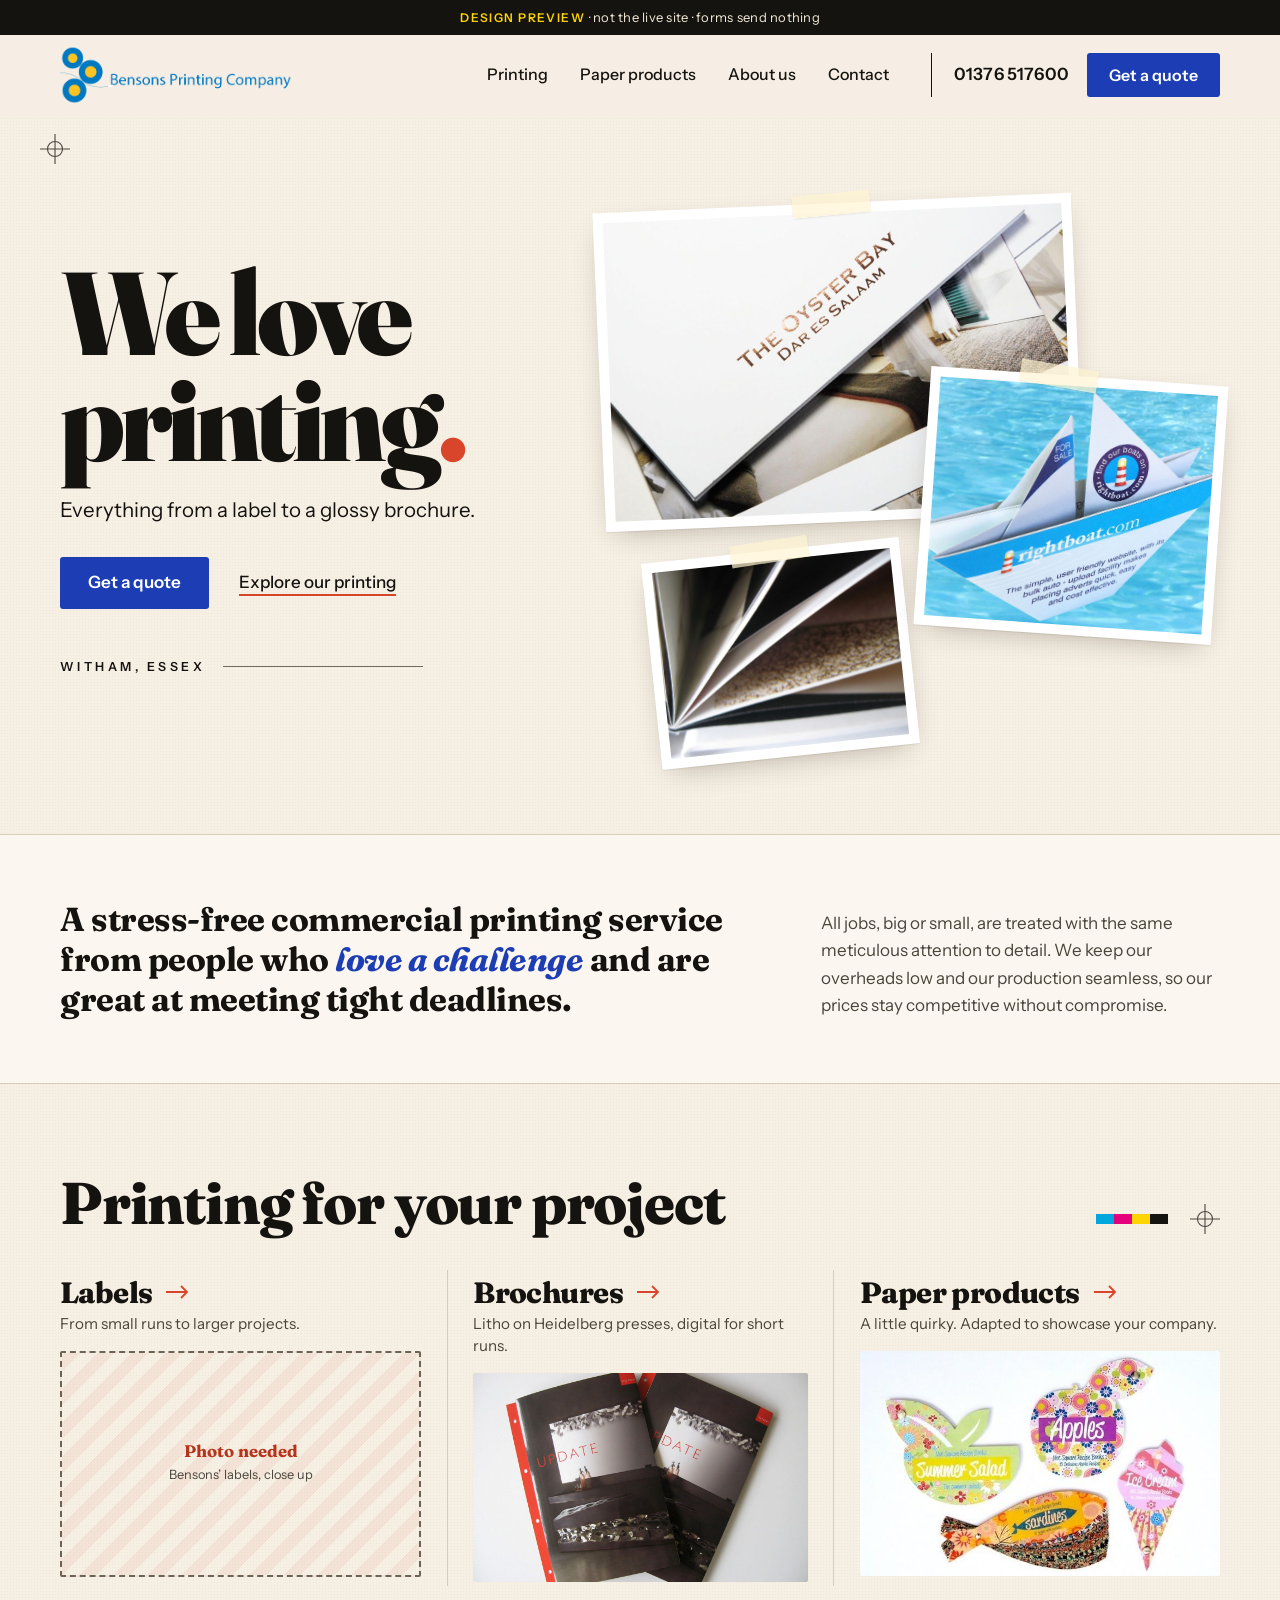
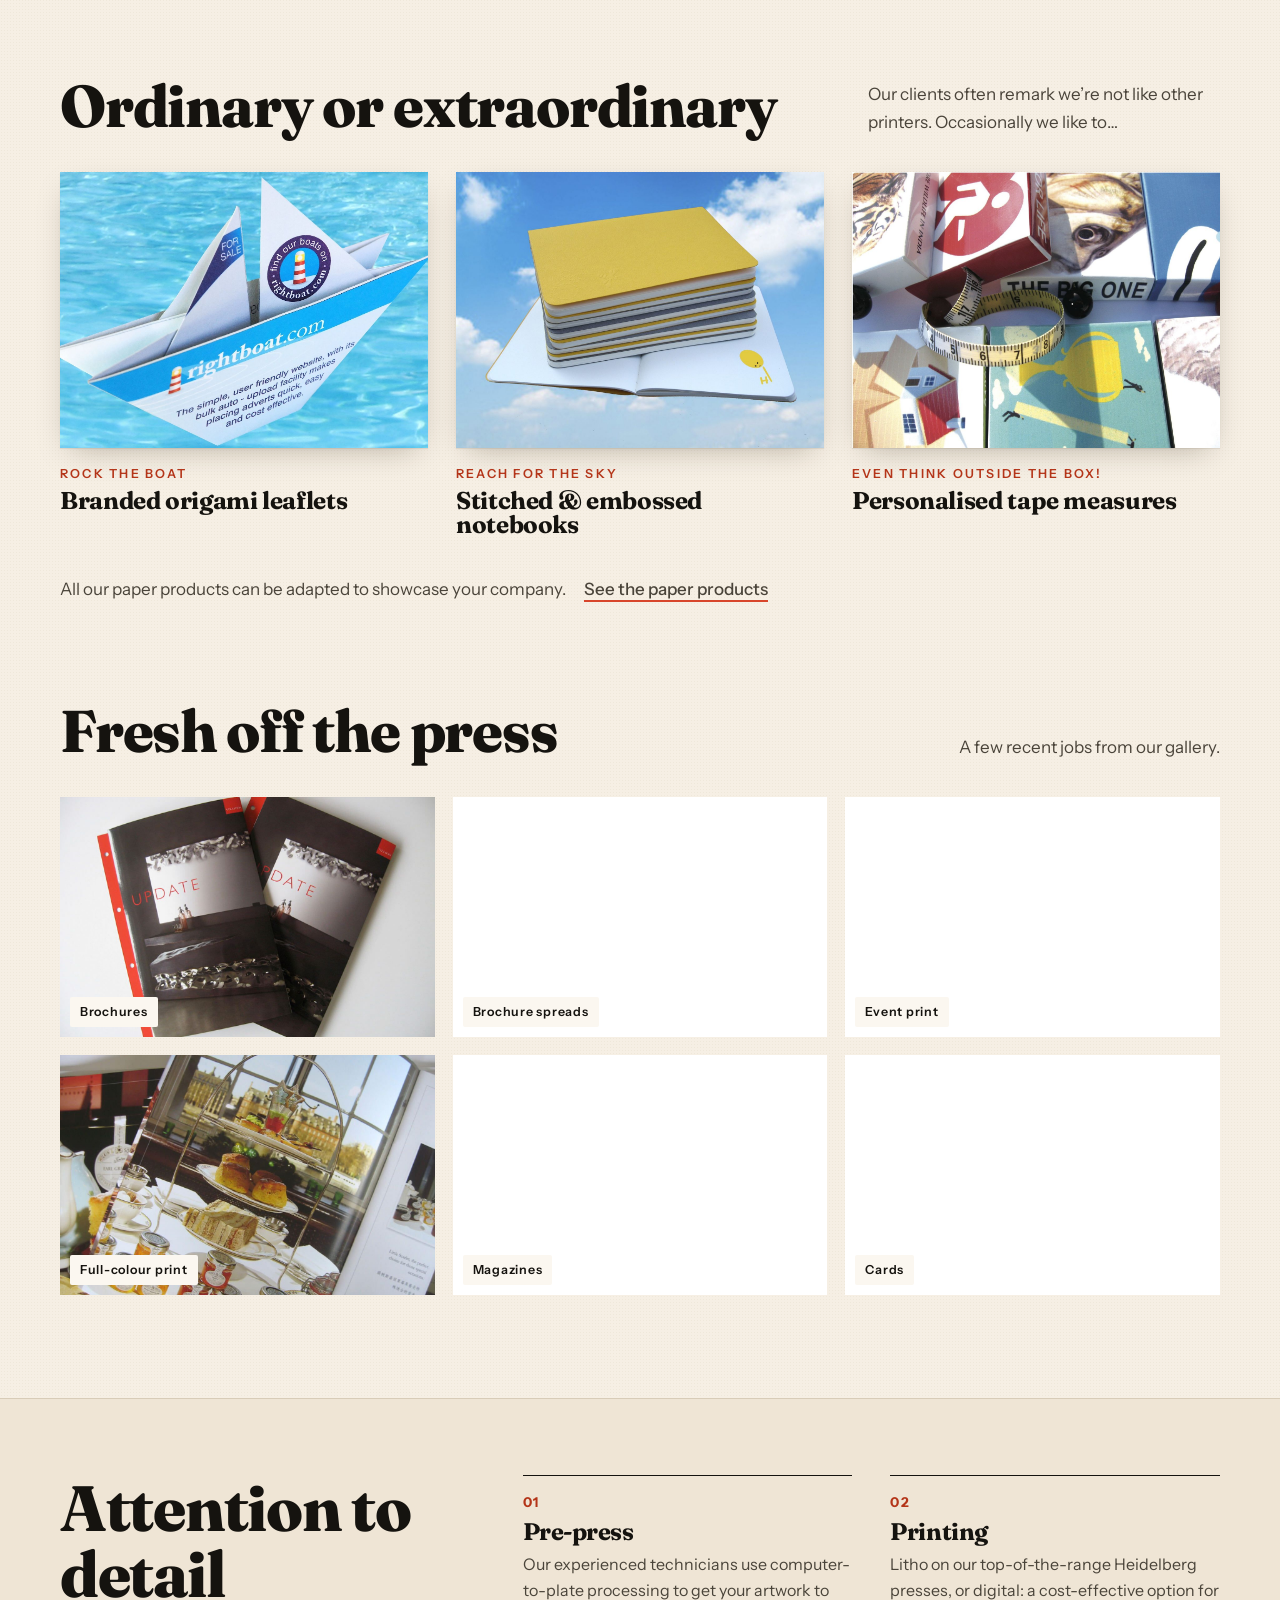
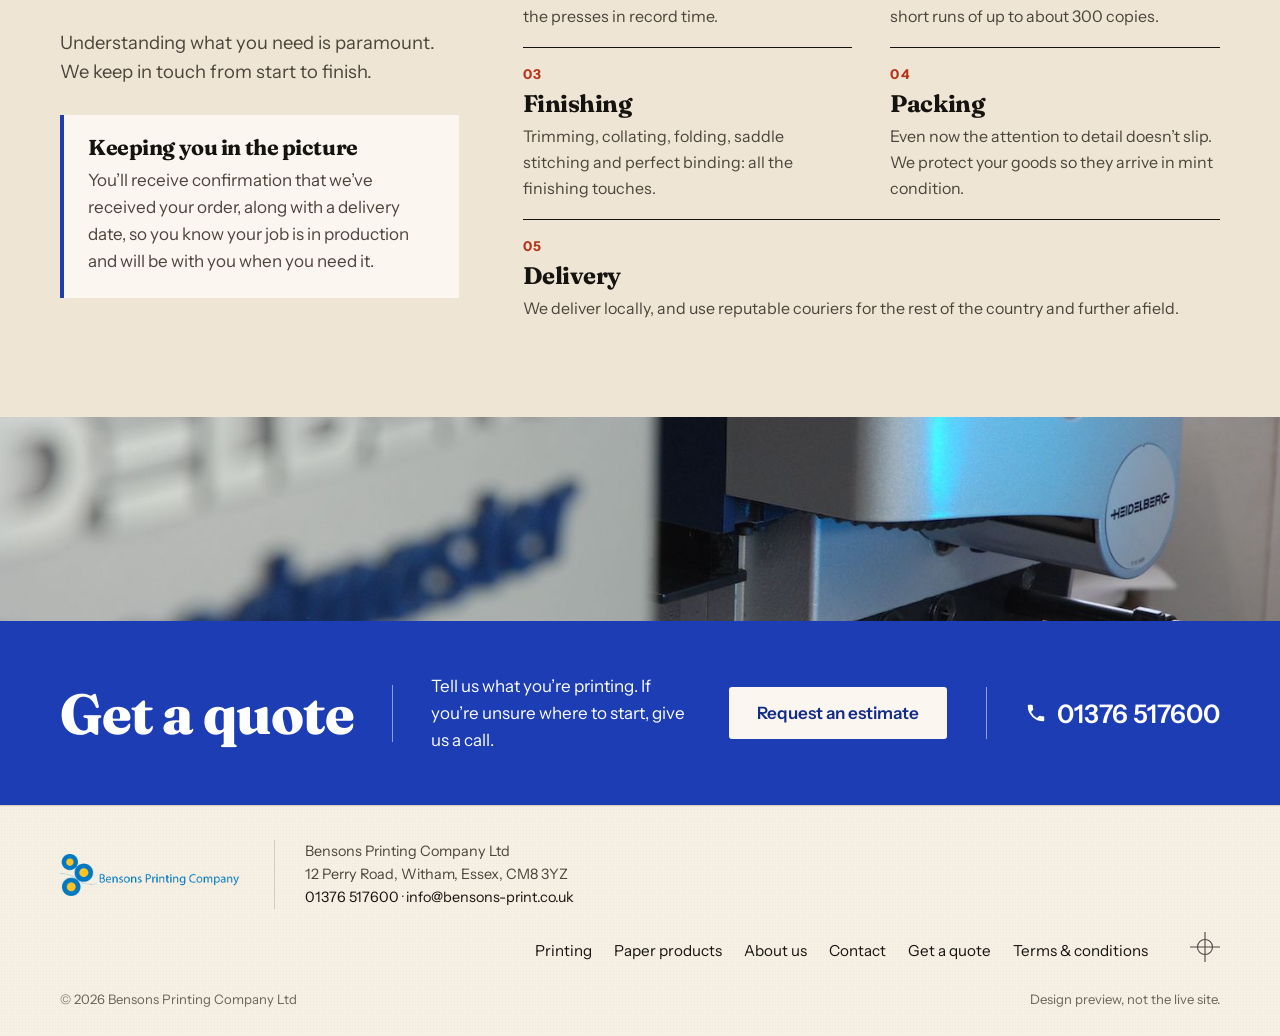
==== index.html @ a953b317 "Update design preview 2026-11-11 16:20 Co-Authored-By: Claude Opus 5.5 <noreply@anthropic.com>" ====
<!doctype html>
<html lang="en-GB">
<head>
<meta charset="utf-8">
<meta name="viewport" content="width=device-width, initial-scale=1, viewport-fit=cover">
<meta name="robots" content="noindex, nofollow, noarchive">
<meta name="color-scheme" content="light">
<title>Bensons Printing Company | Printers in Witham, Essex</title>
<meta name="description" content="We love printing. Everything from a label to a glossy brochure, printed in Witham, Essex.">
<link rel="icon" href="assets/img/favicon.png">
<link rel="preconnect" href="https://fonts.googleapis.com">
<link rel="preconnect" href="https://fonts.gstatic.com" crossorigin>
<link rel="stylesheet" href="https://fonts.googleapis.com/css2?family=Fraunces:opsz,wght@9..144,500;9..144,700;9..144,800;9..144,900&family=Instrument+Sans:wght@400;500;600&display=swap">
<link rel="stylesheet" href="assets/site.css?v=4">
<script src="assets/site.js?v=4" defer></script>
</head>
<body>
<a class="skip" href="#main">Skip to content</a>
<div class="preview-bar" role="note"><strong>Design preview</strong><span> · not the live site · forms send nothing</span></div>
<header class="site-header">
  <div class="wrap header-inner">
    <a class="logo" href="" aria-label="Bensons Printing Company, home"><img src="assets/img/bensons-logo.png" alt="Bensons Printing Company" width="541" height="140" loading="eager" decoding="async"></a>
    <nav class="main-nav" aria-label="Main">
      <ul><li><a href="printing/">Printing</a></li><li><a href="special-products/">Paper products</a></li><li><a href="about-us/">About us</a></li><li><a href="contact/">Contact</a></li></ul>
    </nav>
    <div class="header-actions">
      <a class="header-phone" href="tel:+441376517600"><span class="sr-only">Call </span>01376 517600</a>
      <a class="btn btn-cobalt btn-sm" href="get-a-quote/">Get a quote</a>
      <button class="menu-btn" type="button" aria-expanded="false" aria-controls="mobile-menu">
        <span class="menu-icon" aria-hidden="true"><i></i><i></i></span><span class="menu-label">Menu</span>
      </button>
    </div>
  </div>
  <div class="mobile-menu" id="mobile-menu" hidden>
    <nav aria-label="Mobile">
      <ul><li><a href="printing/">Printing</a></li><li><a href="special-products/">Paper products</a></li><li><a href="about-us/">About us</a></li><li><a href="contact/">Contact</a></li><li><a href="get-a-quote/">Get a quote</a></li></ul>
    </nav>
    <a class="mobile-menu-phone" href="tel:+441376517600"><svg viewBox="0 0 24 24" aria-hidden="true" focusable="false"><path d="M6.6 10.8a15.1 15.1 0 0 0 6.6 6.6l2.2-2.2a1 1 0 0 1 1-.25 11.4 11.4 0 0 0 3.6.57 1 1 0 0 1 1 1V20a1 1 0 0 1-1 1A17 17 0 0 1 3 4a1 1 0 0 1 1-1h3.5a1 1 0 0 1 1 1c0 1.25.2 2.45.57 3.57a1 1 0 0 1-.25 1z" fill="currentColor"/></svg><span>Call 01376 517600</span></a>
    <p class="mobile-menu-note">Pages other than Home and Get a quote are placeholders in this preview.</p>
  </div>
</header>

<main id="main">
<section class="hero" aria-labelledby="hero-title">
  <span class="hero-reg"><svg class="reg" viewBox="0 0 32 32" aria-hidden="true" focusable="false"><circle cx="16" cy="16" r="8" fill="none" stroke="currentColor" stroke-width="1.2"/><path d="M16 0v32M0 16h32" stroke="currentColor" stroke-width="1.2"/></svg></span>
  <div class="wrap hero-inner">
    <div class="hero-copy">
      <h1 id="hero-title">We love printing<span class="dot">.</span></h1>
      <p class="hero-lede">Everything from a label to a glossy brochure.</p>
      <div class="hero-actions">
        <a class="btn btn-cobalt" href="get-a-quote/">Get a quote</a>
        <a class="link-under" href="#printing">Explore our printing</a>
      </div>
      <p class="hero-place"><span>Witham, Essex</span></p>
    </div>
    <div class="hero-prints" aria-label="Examples of Bensons’ printing">
      <figure class="print print-a"><img src="assets/img/work-oyster-bay-cover.jpg" alt="Embossed brochure cover for The Oyster Bay, Dar es Salaam" width="1200" height="770" loading="eager" decoding="async" sizes="(max-width: 900px) 80vw, 46vw"></figure>
      <figure class="print print-b"><img src="assets/img/paper-origami-boat.jpg" alt="A printed origami boat leaflet folded from a branded sheet" width="1400" height="1019" loading="eager" decoding="async" sizes="(max-width: 900px) 50vw, 26vw"></figure>
      <figure class="print print-c"><img src="assets/img/work-brochure-pages.jpg" alt="Close-up of brochure pages fanned open" width="1200" height="900" loading="eager" decoding="async" sizes="(max-width: 900px) 46vw, 22vw"></figure>
    </div>
  </div>
</section>

<section class="intro" aria-label="About Bensons">
  <div class="wrap intro-inner">
    <p class="intro-big">A stress-free commercial printing service from people who <em>love a challenge</em> and are great at meeting tight deadlines.</p>
    <p class="intro-small">All jobs, big or small, are treated with the same meticulous attention to detail. We keep our overheads low and our production seamless, so our prices stay competitive without compromise.</p>
  </div>
</section>

<section class="services" id="printing" aria-labelledby="services-title">
  <div class="wrap">
    <div class="section-head">
      <h2 id="services-title">Printing for your project</h2>
      <span class="section-marks"><span class="swatch" aria-hidden="true"><i></i><i></i><i></i><i></i></span><svg class="reg" viewBox="0 0 32 32" aria-hidden="true" focusable="false"><circle cx="16" cy="16" r="8" fill="none" stroke="currentColor" stroke-width="1.2"/><path d="M16 0v32M0 16h32" stroke="currentColor" stroke-width="1.2"/></svg></span>
    </div>
    <ul class="service-cards">
      <li class="service-card">
        <a href="printing/">
          <span class="service-text"><span class="service-name">Labels</span><span class="service-line">From small runs to larger projects.</span><svg class="arrow" viewBox="0 0 24 14" aria-hidden="true" focusable="false"><path d="M0 7h21M15 1l6 6-6 6" fill="none" stroke="currentColor" stroke-width="1.8"/></svg></span>
          <span class="photo-needed" role="img" aria-label="Placeholder: photo of Bensons’ labels still needed"><span>Photo needed</span><small>Bensons’ labels, close up</small></span>
        </a>
      </li>
      <li class="service-card">
        <a href="printing/">
          <span class="service-text"><span class="service-name">Brochures</span><span class="service-line">Litho on Heidelberg presses, digital for short runs.</span><svg class="arrow" viewBox="0 0 24 14" aria-hidden="true" focusable="false"><path d="M0 7h21M15 1l6 6-6 6" fill="none" stroke="currentColor" stroke-width="1.8"/></svg></span>
          <img src="assets/img/work-update-brochures.jpg" alt="" width="1200" height="770" loading="lazy" decoding="async" sizes="(max-width: 700px) 92vw, 30vw">
        </a>
      </li>
      <li class="service-card">
        <a href="special-products/">
          <span class="service-text"><span class="service-name">Paper products</span><span class="service-line">A little quirky. Adapted to showcase your company.</span><svg class="arrow" viewBox="0 0 24 14" aria-hidden="true" focusable="false"><path d="M0 7h21M15 1l6 6-6 6" fill="none" stroke="currentColor" stroke-width="1.8"/></svg></span>
          <img src="assets/img/paper-recipe-books.jpg" alt="" width="660" height="440" loading="lazy" decoding="async" sizes="(max-width: 700px) 92vw, 30vw">
        </a>
      </li>
    </ul>
  </div>
</section>

<section class="extra" aria-labelledby="extra-title">
  <div class="wrap">
    <div class="section-head">
      <h2 id="extra-title">Ordinary or extraordinary</h2>
      <p class="section-kicker">Our clients often remark we’re not like other printers. Occasionally we like to…</p>
    </div>
    <div class="extra-grid">
      <article class="extra-item">
        <a href="special-products/">
          <figure><img src="assets/img/paper-origami-boat.jpg" alt="Branded origami boat leaflet" width="1400" height="1019" loading="lazy" decoding="async" sizes="(max-width: 700px) 92vw, 31vw"></figure>
          <p class="extra-kicker">Rock the boat</p>
          <h3>Branded origami leaflets</h3>
        </a>
      </article>
      <article class="extra-item">
        <a href="special-products/">
          <figure><img src="assets/img/paper-notebooks.jpg" alt="Stack of personalised stitched notebooks" width="1400" height="1050" loading="lazy" decoding="async" sizes="(max-width: 700px) 92vw, 31vw"></figure>
          <p class="extra-kicker">Reach for the sky</p>
          <h3>Stitched &amp; embossed notebooks</h3>
        </a>
      </article>
      <article class="extra-item">
        <a href="special-products/">
          <figure><img src="assets/img/paper-tape-measures.jpg" alt="Personalised retractable tape measures with printed artwork" width="1400" height="1050" loading="lazy" decoding="async" sizes="(max-width: 700px) 92vw, 31vw"></figure>
          <p class="extra-kicker">Even think outside the box!</p>
          <h3>Personalised tape measures</h3>
        </a>
      </article>
    </div>
    <p class="extra-more">All our paper products can be adapted to showcase your company. <a class="link-under" href="special-products/">See the paper products</a></p>
  </div>
</section>

<section class="press" aria-labelledby="press-title">
  <div class="wrap">
    <div class="section-head">
      <h2 id="press-title">Fresh off the press</h2>
      <p class="section-kicker">A few recent jobs from our gallery.</p>
    </div>
    <div class="press-grid"><figure class="press-tile"><img src="assets/img/work-update-brochures.jpg" alt="Two printed ‘Update’ brochures with a red spine and metallic imagery" width="1200" height="770" loading="lazy" decoding="async" sizes="(max-width: 700px) 50vw, 33vw"><figcaption>Brochures</figcaption></figure><figure class="press-tile"><img src="assets/img/work-boat-spread.jpg" alt="Open brochure spread showing a speedboat from above" width="1200" height="770" loading="lazy" decoding="async" sizes="(max-width: 700px) 50vw, 33vw"><figcaption>Brochure spreads</figcaption></figure><figure class="press-tile"><img src="assets/img/work-hotel-awards.jpg" alt="International Hotel Awards Summit printed collateral laid out flat" width="1200" height="770" loading="lazy" decoding="async" sizes="(max-width: 700px) 50vw, 33vw"><figcaption>Event print</figcaption></figure><figure class="press-tile"><img src="assets/img/work-afternoon-tea.jpg" alt="Brochure page with a full-bleed photo of afternoon tea" width="1200" height="770" loading="lazy" decoding="async" sizes="(max-width: 700px) 50vw, 33vw"><figcaption>Full-colour print</figcaption></figure><figure class="press-tile"><img src="assets/img/work-fire-service.jpg" alt="Magazine spread with fire-service photography and text panels" width="1200" height="770" loading="lazy" decoding="async" sizes="(max-width: 700px) 50vw, 33vw"><figcaption>Magazines</figcaption></figure><figure class="press-tile"><img src="assets/img/work-thank-you-card.jpg" alt="‘Thank you’ card printed with a fireplace and glass lamps" width="1200" height="770" loading="lazy" decoding="async" sizes="(max-width: 700px) 50vw, 33vw"><figcaption>Cards</figcaption></figure></div>
  </div>
</section>

<section class="detail" aria-labelledby="detail-title">
  <div class="wrap detail-inner">
    <div class="detail-copy">
      <h2 id="detail-title">Attention to detail</h2>
      <p>Understanding what you need is paramount. We keep in touch from start to finish.</p>
      <div class="picture-callout">
        <h3>Keeping you in the picture</h3>
        <p>You’ll receive confirmation that we’ve received your order, along with a delivery date, so you know your job is in production and will be with you when you need it.</p>
      </div>
    </div>
    <ol class="steps">
      <li><span class="step-n">01</span><h3>Pre-press</h3><p>Our experienced technicians use computer-to-plate processing to get your artwork to the presses in record time.</p></li>
      <li><span class="step-n">02</span><h3>Printing</h3><p>Litho on our top-of-the-range Heidelberg presses, or digital: a cost-effective option for short runs of up to about 300 copies.</p></li>
      <li><span class="step-n">03</span><h3>Finishing</h3><p>Trimming, collating, folding, saddle stitching and perfect binding: all the finishing touches.</p></li>
      <li><span class="step-n">04</span><h3>Packing</h3><p>Even now the attention to detail doesn’t slip. We protect your goods so they arrive in mint condition.</p></li>
      <li><span class="step-n">05</span><h3>Delivery</h3><p>We deliver locally, and use reputable couriers for the rest of the country and further afield.</p></li>
    </ol>
  </div>
  <figure class="detail-photo"><img src="assets/img/press-heidelberg.jpg" alt="A Heidelberg Speedmaster printing press, close up" width="1500" height="679" loading="lazy" decoding="async" sizes="100vw"></figure>
</section>
<section class="quote-band" aria-labelledby="quote-band-title">
  <div class="wrap quote-band-inner">
    <h2 id="quote-band-title">Get a quote</h2>
    <p>Tell us what you’re printing. If you’re unsure where to start, give us a call.</p>
    <a class="btn btn-paper" href="get-a-quote/">Request an estimate</a>
    <a class="quote-band-phone" href="tel:+441376517600"><svg viewBox="0 0 24 24" aria-hidden="true" focusable="false"><path d="M6.6 10.8a15.1 15.1 0 0 0 6.6 6.6l2.2-2.2a1 1 0 0 1 1-.25 11.4 11.4 0 0 0 3.6.57 1 1 0 0 1 1 1V20a1 1 0 0 1-1 1A17 17 0 0 1 3 4a1 1 0 0 1 1-1h3.5a1 1 0 0 1 1 1c0 1.25.2 2.45.57 3.57a1 1 0 0 1-.25 1z" fill="currentColor"/></svg><span>01376 517600</span></a>
  </div>
</section>
</main>
<footer class="site-footer">
  <div class="wrap footer-inner">
    <a class="logo footer-logo" href="" aria-label="Bensons Printing Company, home"><img src="assets/img/bensons-logo.png" alt="Bensons Printing Company" width="541" height="140" loading="lazy" decoding="async"></a>
    <address class="footer-address">
      <span>Bensons Printing Company Ltd</span>
      <span>12 Perry Road, Witham, Essex, CM8 3YZ</span>
      <span><a href="tel:+441376517600">01376 517600</a> · <a href="mailto:info@bensons-print.co.uk">info@bensons-print.co.uk</a></span>
    </address>
    <nav class="footer-nav" aria-label="Footer">
      <ul><li><a href="printing/">Printing</a></li><li><a href="special-products/">Paper products</a></li><li><a href="about-us/">About us</a></li><li><a href="contact/">Contact</a></li><li><a href="get-a-quote/">Get a quote</a></li><li><a href="terms-conditions/">Terms &amp; conditions</a></li></ul>
    </nav>
    <span class="footer-reg"><svg class="reg" viewBox="0 0 32 32" aria-hidden="true" focusable="false"><circle cx="16" cy="16" r="8" fill="none" stroke="currentColor" stroke-width="1.2"/><path d="M16 0v32M0 16h32" stroke="currentColor" stroke-width="1.2"/></svg></span>
  </div>
  <div class="wrap footer-base">
    <p>© <span data-year>2026</span> Bensons Printing Company Ltd</p>
    <p>Design preview, not the live site.</p>
  </div>
</footer>
<div class="action-bar" aria-label="Quick actions">
  <a class="action-call" href="tel:+441376517600"><svg viewBox="0 0 24 24" aria-hidden="true" focusable="false"><path d="M6.6 10.8a15.1 15.1 0 0 0 6.6 6.6l2.2-2.2a1 1 0 0 1 1-.25 11.4 11.4 0 0 0 3.6.57 1 1 0 0 1 1 1V20a1 1 0 0 1-1 1A17 17 0 0 1 3 4a1 1 0 0 1 1-1h3.5a1 1 0 0 1 1 1c0 1.25.2 2.45.57 3.57a1 1 0 0 1-.25 1z" fill="currentColor"/></svg><span>Call us</span></a>
  <a class="action-quote" href="get-a-quote/">Get a quote</a>
</div>
</body>
</html>
---- assets/site.css ----
/* Bensons Printing – design preview. Printed-sample-book feel: warm paper, bold serif, cobalt. */
:root {
  --paper: #f6efe4;
  --paper-2: #efe5d5;
  --paper-3: #fbf7f0;
  --ink: #15130f;
  --ink-2: #4a443a;      /* 8.6:1 on paper */
  --ink-3: #6b6355;      /* 5.3:1 on paper */
  --rule: #d8ccb8;
  --cobalt: #1c3db4;     /* 8.1:1 with white */
  --cobalt-deep: #132c86;
  --vermilion: #d8452a;  /* decorative / large text only */
  --vermilion-text: #b43519; /* 5.3:1 on paper */
  --c: #00a6dd; --m: #e5007e; --y: #ffd400; --k: #15130f;
  --focus: #ffb300;
  --serif: "Fraunces", "Georgia", "Times New Roman", serif;
  --sans: "Instrument Sans", system-ui, -apple-system, "Segoe UI", sans-serif;
  --gutter: clamp(16px, 4vw, 40px);
  --max: 1240px;
  --radius: 3px;
  --shadow: 0 1px 1px rgba(40, 30, 10, .08), 0 10px 30px -12px rgba(40, 30, 10, .35);
  color-scheme: light;
}

*, *::before, *::after { box-sizing: border-box; }
html { -webkit-text-size-adjust: 100%; scroll-behavior: smooth; scroll-padding-top: 96px; }
@media (prefers-reduced-motion: reduce) { html { scroll-behavior: auto; } *, *::before, *::after { transition: none !important; animation: none !important; } }
body {
  margin: 0; background: var(--paper); color: var(--ink);
  font: 400 1.0625rem/1.6 var(--sans);
  text-rendering: optimizeLegibility; -webkit-font-smoothing: antialiased;
  /* faint paper grain */
  background-image: radial-gradient(rgba(120, 95, 50, .05) 1px, transparent 1px);
  background-size: 3px 3px;
}
img { max-width: 100%; height: auto; display: block; }
a { color: inherit; }
h1, h2, h3 { font-family: var(--serif); font-weight: 800; line-height: 1.02; letter-spacing: -.02em; margin: 0; font-optical-sizing: auto; }
p { margin: 0 0 1em; }
address { font-style: normal; }
.wrap { width: 100%; max-width: var(--max); margin: 0 auto; padding: 0 var(--gutter); }
.sr-only { position: absolute !important; width: 1px; height: 1px; padding: 0; margin: -1px; overflow: hidden; clip: rect(0 0 0 0); white-space: nowrap; border: 0; }

:focus-visible { outline: 3px solid var(--focus); outline-offset: 3px; border-radius: 2px; }
.skip { position: absolute; left: 12px; top: -60px; z-index: 100; background: var(--ink); color: #fff; padding: 12px 18px; border-radius: var(--radius); font-weight: 600; text-decoration: none; }
.skip:focus { top: 12px; }

/* ---------- preview bar */
.preview-bar { background: var(--ink); color: #f3ead9; font-size: .8125rem; letter-spacing: .02em; text-align: center; padding: 7px var(--gutter); }
.preview-bar strong { color: var(--y); font-weight: 600; text-transform: uppercase; letter-spacing: .12em; font-size: .75rem; }

/* ---------- buttons & links */
.btn { display: inline-flex; align-items: center; justify-content: center; gap: .5em; min-height: 52px; padding: 0 26px; border-radius: var(--radius); font: 600 1.0625rem/1 var(--sans); text-decoration: none; border: 2px solid transparent; cursor: pointer; transition: background .15s, color .15s, transform .15s; }
.btn-sm { min-height: 44px; padding: 0 20px; font-size: 1rem; }
.btn-cobalt { background: var(--cobalt); color: #fff; }
.btn-cobalt:hover { background: var(--cobalt-deep); }
.btn-cobalt:disabled { background: #8c97bf; cursor: not-allowed; }
.btn-paper { background: var(--paper-3); color: var(--cobalt-deep); }
.btn-paper:hover { background: #fff; }
.btn-ghost { background: transparent; color: var(--ink); border-color: var(--ink); }
.btn-ghost:hover { background: var(--ink); color: var(--paper); }
.link-under { display: inline-flex; align-items: center; min-height: 44px; font-weight: 500; text-decoration: none; background: linear-gradient(var(--vermilion), var(--vermilion)) 0 calc(100% - 9px) / 100% 2px no-repeat; transition: background-size .2s; }
.link-under:hover { background-size: 100% 4px; }
.arrow { width: 24px; height: 14px; color: var(--vermilion); flex: none; transition: transform .2s; }
.reg { width: 30px; height: 30px; color: var(--ink); opacity: .75; }
.swatch { display: inline-flex; height: 10px; }
.swatch i { width: 18px; background: var(--c); }
.swatch i:nth-child(2) { background: var(--m); }
.swatch i:nth-child(3) { background: var(--y); }
.swatch i:nth-child(4) { background: var(--k); }

/* ---------- header */
.site-header { position: sticky; top: 0; z-index: 50; background: rgba(246, 239, 228, .94); backdrop-filter: saturate(1.2) blur(8px); -webkit-backdrop-filter: saturate(1.2) blur(8px); border-bottom: 1px solid transparent; transition: border-color .2s; }
.site-header.scrolled { border-bottom-color: var(--rule); }
.header-inner { display: flex; align-items: center; gap: 28px; min-height: 80px; }
.logo { display: inline-flex; align-items: center; min-height: 44px; flex: none; }
.logo img { width: 232px; height: auto; } /* 541×140 source: proportions kept */
.main-nav { margin-left: auto; }
.main-nav ul { display: flex; gap: 4px; list-style: none; margin: 0; padding: 0; }
.main-nav a { display: inline-flex; align-items: center; min-height: 44px; padding: 0 14px; text-decoration: none; font-weight: 500; font-size: 1rem; border-radius: var(--radius); }
.main-nav a:hover { background: var(--paper-2); }
.main-nav a[aria-current="page"] { box-shadow: inset 0 -2px 0 var(--vermilion); }
.header-actions { display: flex; align-items: center; gap: 18px; padding-left: 22px; border-left: 1px solid var(--ink); }
.header-phone { font-weight: 600; text-decoration: none; font-size: 1.0625rem; letter-spacing: .01em; white-space: nowrap; min-height: 44px; display: inline-flex; align-items: center; }
.header-phone:hover { color: var(--cobalt); }
.menu-btn { display: none; }

.mobile-menu { border-top: 1px solid var(--rule); background: var(--paper); padding: 8px var(--gutter) 28px; max-height: calc(100vh - 100px); overflow: auto; }
.mobile-menu ul { list-style: none; margin: 0; padding: 0; }
.mobile-menu li a { display: flex; align-items: center; min-height: 60px; border-bottom: 1px solid var(--rule); font: 800 1.75rem/1 var(--serif); letter-spacing: -.02em; text-decoration: none; }
.mobile-menu-phone { display: flex; align-items: center; gap: 10px; margin-top: 22px; min-height: 52px; font-weight: 600; font-size: 1.125rem; text-decoration: none; color: var(--cobalt); }
.mobile-menu-phone svg { width: 22px; height: 22px; }
.mobile-menu-note { font-size: .875rem; color: var(--ink-3); margin-top: 14px; }

/* ---------- hero */
.hero { position: relative; overflow: hidden; padding: clamp(28px, 5vw, 64px) 0 clamp(40px, 6vw, 80px); }
.hero-reg { position: absolute; left: var(--gutter); top: 18px; }
.hero-inner { display: grid; grid-template-columns: minmax(0, 5fr) minmax(0, 7fr); gap: clamp(24px, 4vw, 56px); align-items: center; }
.hero h1, .page-hero h1 { font-size: clamp(3.4rem, 9.2vw, 8.4rem); font-weight: 900; line-height: .9; letter-spacing: -.045em; font-variation-settings: "opsz" 144; }
.dot { color: var(--vermilion); }
.hero-lede { font-size: clamp(1.15rem, 1.6vw, 1.4rem); margin: 22px 0 30px; color: var(--ink); }
.hero-actions { display: flex; flex-wrap: wrap; align-items: center; gap: 14px 30px; }
.hero-place { margin: 48px 0 0; display: flex; align-items: center; gap: 18px; font-size: .78rem; font-weight: 600; letter-spacing: .28em; text-transform: uppercase; }
.hero-place span { white-space: nowrap; }
.hero-place::after { content: ""; flex: 0 1 200px; height: 1px; background: var(--ink); opacity: .6; }

.hero-prints { position: relative; aspect-ratio: 1.12; min-height: 0; }
.print { position: absolute; margin: 0; background: #fff; padding: clamp(6px, .8vw, 10px); box-shadow: var(--shadow); }
.print img { width: 100%; height: 100%; object-fit: cover; }
.print-a { left: 4%; top: 4%; width: 74%; aspect-ratio: 1.5; transform: rotate(-2.5deg); z-index: 1; }
.print-b { right: 0; top: 34%; width: 46%; aspect-ratio: 1.15; transform: rotate(4deg); z-index: 3; }
.print-c { left: 12%; bottom: 0; width: 40%; aspect-ratio: 1.25; transform: rotate(-6deg); z-index: 2; }
.print::after { /* tape */ content: ""; position: absolute; top: -10px; left: 50%; width: 78px; height: 22px; transform: translateX(-50%) rotate(-3deg); background: rgba(255, 244, 210, .7); box-shadow: 0 1px 2px rgba(0,0,0,.08); }
.print-b::after { left: 30%; transform: rotate(6deg); }

/* ---------- intro */
.intro { border-top: 1px solid var(--rule); border-bottom: 1px solid var(--rule); background: var(--paper-3); }
.intro-inner { display: grid; grid-template-columns: minmax(0, 7fr) minmax(0, 4fr); gap: clamp(24px, 5vw, 72px); padding-top: clamp(36px, 5vw, 64px); padding-bottom: clamp(36px, 5vw, 64px); align-items: end; }
.intro-big { font: 700 clamp(1.5rem, 2.6vw, 2.25rem)/1.2 var(--serif); letter-spacing: -.015em; margin: 0; }
.intro-big em { font-style: italic; color: var(--cobalt); font-weight: 700; }
.intro-small { color: var(--ink-2); margin: 0; }

/* ---------- section heads */
section > .wrap { position: relative; }
.services, .extra, .press { padding: clamp(48px, 7vw, 96px) 0 0; }
.section-head { display: flex; align-items: flex-end; justify-content: space-between; flex-wrap: wrap; gap: 12px 40px; margin-bottom: clamp(22px, 3vw, 36px); }
.section-head h2 { font-size: clamp(2.2rem, 4.6vw, 3.9rem); }
.section-marks { display: inline-flex; align-items: center; gap: 22px; }
.section-kicker { max-width: 32ch; color: var(--ink-2); margin: 0; font-size: 1.0625rem; }

/* ---------- service cards */
.service-cards { list-style: none; margin: 0; padding: 0; display: grid; grid-template-columns: repeat(3, minmax(0, 1fr)); }
.service-card { border-left: 1px solid var(--rule); }
.service-card:first-child { border-left: 0; }
.service-card a { display: flex; flex-direction: column; gap: 16px; padding: 4px clamp(14px, 2vw, 26px); text-decoration: none; height: 100%; }
.service-card:first-child a { padding-left: 0; }
.service-card:last-child a { padding-right: 0; }
.service-text { display: flex; flex-wrap: wrap; align-items: center; gap: 6px 14px; padding-top: 4px; }
.service-text .arrow { order: 2; }
.service-line { order: 3; flex: 1 1 100%; }
.service-name { flex: 0 1 auto; }
.service-name { font: 800 clamp(1.5rem, 2.3vw, 2rem)/1 var(--serif); letter-spacing: -.02em; }
.service-line { font-size: .95rem; color: var(--ink-2); line-height: 1.45; }
.service-card img, .photo-needed { width: 100%; aspect-ratio: 16 / 10; height: auto; object-fit: cover; border-radius: 2px; }
.service-card a:hover .arrow, .service-card a:focus-visible .arrow { transform: translateX(6px); }
.service-card a:hover .service-name { color: var(--cobalt); }
.photo-needed { display: flex; flex-direction: column; align-items: center; justify-content: center; gap: 4px; text-align: center; padding: 14px; border: 2px dashed var(--ink-3); background: repeating-linear-gradient(-45deg, transparent 0 12px, rgba(216, 69, 42, .07) 12px 24px); color: var(--ink-2); }
.photo-needed span { font: 700 1.05rem/1.1 var(--serif); color: var(--vermilion-text); }
.photo-needed small { font-size: .8rem; }

/* ---------- extraordinary */
.extra-grid { display: grid; grid-template-columns: repeat(3, minmax(0, 1fr)); gap: clamp(16px, 2.2vw, 28px); }
.extra-item a { display: block; text-decoration: none; }
.extra-item figure { margin: 0 0 16px; overflow: hidden; aspect-ratio: 4 / 3; background: #fff; box-shadow: var(--shadow); }
.extra-item img { width: 100%; height: 100%; object-fit: cover; transition: transform .5s ease; }
.extra-item a:hover img { transform: scale(1.04); }
.extra-kicker { margin: 0 0 4px; font-size: .78rem; font-weight: 600; letter-spacing: .18em; text-transform: uppercase; color: var(--vermilion-text); }
.extra-item h3 { font-size: clamp(1.35rem, 1.9vw, 1.65rem); font-weight: 700; letter-spacing: -.015em; }
.extra-item a:hover h3 { color: var(--cobalt); }
.extra-more { margin: 30px 0 0; display: flex; flex-wrap: wrap; align-items: center; gap: 4px 18px; color: var(--ink-2); }

/* ---------- press gallery */
.press-grid { display: grid; grid-template-columns: repeat(3, minmax(0, 1fr)); gap: clamp(10px, 1.4vw, 18px); }
.press-tile { margin: 0; position: relative; overflow: hidden; aspect-ratio: 1.56; background: #fff; }
.press-tile img { width: 100%; height: 100%; object-fit: cover; }
.press-tile figcaption { position: absolute; left: 10px; bottom: 10px; background: var(--paper-3); color: var(--ink); font-size: .78rem; font-weight: 600; letter-spacing: .06em; padding: 5px 10px; border-radius: 2px; }

/* ---------- attention to detail */
.detail { margin-top: clamp(56px, 8vw, 110px); background: var(--paper-2); border-top: 1px solid var(--rule); }
.detail-inner { display: grid; grid-template-columns: minmax(0, 4fr) minmax(0, 7fr); gap: clamp(28px, 5vw, 80px); padding-top: clamp(48px, 6vw, 88px); padding-bottom: clamp(48px, 6vw, 88px); }
.detail-copy h2 { font-size: clamp(2.4rem, 5vw, 4.2rem); margin-bottom: 22px; }
.detail-copy > p { font-size: 1.15rem; color: var(--ink-2); }
.picture-callout { margin-top: 28px; padding: 22px 24px; background: var(--paper-3); border-left: 4px solid var(--cobalt); }
.picture-callout h3 { font-size: 1.35rem; font-weight: 700; margin-bottom: 8px; }
.picture-callout p { margin: 0; color: var(--ink-2); }
.steps { list-style: none; margin: 0; padding: 0; display: grid; grid-template-columns: repeat(2, minmax(0, 1fr)); gap: 0 clamp(24px, 3vw, 44px); }
.steps li { padding: 20px 0 18px; border-top: 1px solid var(--ink); }
.steps li:last-child { grid-column: 1 / -1; }
.step-n { display: block; font: 700 .85rem/1 var(--sans); letter-spacing: .14em; color: var(--vermilion-text); margin-bottom: 10px; }
.steps h3 { font-size: 1.5rem; font-weight: 700; margin-bottom: 8px; }
.steps p { margin: 0; color: var(--ink-2); font-size: 1rem; }
.detail-photo { margin: 0; height: clamp(150px, 16vw, 230px); overflow: hidden; }
.detail-photo img { width: 100%; height: 100%; object-fit: cover; object-position: 50% 45%; }

/* ---------- quote band */
.quote-band { background: var(--cobalt); color: #fff; }
.quote-band-inner { display: grid; grid-template-columns: auto minmax(0, 1fr) auto auto; align-items: center; gap: 20px clamp(20px, 3vw, 44px); padding-top: clamp(34px, 4vw, 52px); padding-bottom: clamp(34px, 4vw, 52px); }
.quote-band h2 { font-size: clamp(2.4rem, 4.4vw, 3.8rem); padding-right: clamp(20px, 3vw, 44px); border-right: 1px solid rgba(255, 255, 255, .5); }
.quote-band p { margin: 0; max-width: 34ch; font-size: 1.0625rem; }
.quote-band-phone { display: inline-flex; align-items: center; gap: 10px; min-height: 52px; padding-left: clamp(20px, 3vw, 44px); border-left: 1px solid rgba(255, 255, 255, .5); font: 600 clamp(1.25rem, 2vw, 1.6rem)/1 var(--sans); text-decoration: none; white-space: nowrap; }
.quote-band-phone svg { width: 22px; height: 22px; }
.quote-band-phone:hover span { text-decoration: underline; text-underline-offset: 4px; }

/* ---------- footer */
.site-footer { padding: 34px 0 26px; border-top: 1px solid var(--rule); }
.footer-inner { display: flex; align-items: center; flex-wrap: wrap; gap: 20px 34px; }
.footer-logo img { width: 180px; }
.footer-address { display: flex; flex-direction: column; font-size: .9rem; color: var(--ink-2); padding-left: 30px; border-left: 1px solid var(--rule); }
.footer-address a { text-decoration: none; color: var(--ink); }
.footer-address a:hover { text-decoration: underline; }
.footer-nav { margin-left: auto; }
.footer-nav ul { list-style: none; margin: 0; padding: 0; display: flex; flex-wrap: wrap; gap: 0 6px; }
.footer-nav a { display: inline-flex; align-items: center; min-height: 44px; padding: 0 8px; text-decoration: none; font-size: .95rem; }
.footer-nav a:hover { text-decoration: underline; text-underline-offset: 4px; }
.footer-base { display: flex; justify-content: space-between; flex-wrap: wrap; gap: 6px 20px; margin-top: 16px; font-size: .82rem; color: var(--ink-3); }
.footer-base p { margin: 0; }
.action-bar { display: none; }

/* ---------- inner pages */
.page-hero { position: relative; padding: clamp(40px, 6vw, 80px) 0 clamp(28px, 4vw, 48px); border-bottom: 1px solid var(--rule); }
.page-hero h1 { font-size: clamp(3rem, 8vw, 6.6rem); }
.crumb { font-size: .9rem; color: var(--ink-3); margin-bottom: 18px; }
.crumb a { color: var(--ink-2); display: inline-flex; min-height: 44px; align-items: center; }
.page-hero .hero-lede { max-width: 34ch; margin-bottom: 0; }

.quote-layout { display: grid; grid-template-columns: minmax(0, 7fr) minmax(0, 4fr); gap: clamp(28px, 5vw, 72px); padding-top: clamp(32px, 5vw, 64px); padding-bottom: clamp(48px, 7vw, 96px); align-items: start; }
.demo-flag { display: flex; flex-wrap: wrap; gap: 4px 12px; align-items: baseline; padding: 14px 18px; margin-bottom: 26px; background: #fff6cc; border: 2px dashed #8a6d00; color: #3d3000; border-radius: var(--radius); font-size: .95rem; }
.demo-flag strong { text-transform: uppercase; letter-spacing: .12em; font-size: .8rem; }
.form-title { font-size: clamp(1.9rem, 3vw, 2.6rem); margin-bottom: 14px; }
.form-intro { color: var(--ink-2); max-width: 60ch; }
.form-intro a, .confirm a, .aside-email a { color: var(--cobalt); font-weight: 600; }
.req-note { font-size: .9rem; color: var(--ink-3); }
.quote-form { margin-top: 8px; }
.field { margin-bottom: 22px; }
.field label { display: block; font-weight: 600; margin-bottom: 6px; }
.req { color: var(--vermilion-text); }
.opt { font-weight: 400; color: var(--ink-3); }
.field input, .field textarea { width: 100%; font: 400 1rem/1.5 var(--sans); font-size: max(16px, 1rem); color: var(--ink); background: var(--paper-3); border: 1.5px solid #8b8170; border-radius: var(--radius); padding: 13px 14px; min-height: 52px; transition: border-color .15s, box-shadow .15s; }
.field textarea { resize: vertical; min-height: 170px; }
.field input:hover, .field textarea:hover { border-color: var(--ink); }
.field input:focus, .field textarea:focus { outline: none; border-color: var(--cobalt); box-shadow: 0 0 0 3px rgba(28, 61, 180, .25); }
.field input[aria-invalid="true"], .field textarea[aria-invalid="true"] { border-color: var(--vermilion-text); box-shadow: 0 0 0 3px rgba(180, 53, 25, .15); }
.field-hint { font-size: .925rem; color: var(--ink-2); margin: 0 0 8px; max-width: 62ch; }
.field-err { color: var(--vermilion-text); font-weight: 600; font-size: .925rem; margin: 8px 0 0; }
.field-err::before { content: "⚠ "; }
.prompt-btn { margin-top: 8px; background: none; border: 0; padding: 0; min-height: 44px; font: 500 .95rem/1 var(--sans); color: var(--cobalt); text-decoration: underline; text-underline-offset: 4px; cursor: pointer; }
.prompt-btn:hover { color: var(--cobalt-deep); }
.btn-submit { width: 100%; max-width: 340px; margin-top: 6px; }
.error-summary { padding: 18px 20px; border: 2px solid var(--vermilion-text); background: #fff; margin: 6px 0 22px; border-radius: var(--radius); }
.error-summary h3 { font-size: 1.25rem; font-weight: 700; margin-bottom: 8px; }
.error-summary ul { margin: 0; padding-left: 20px; }
.error-summary a { color: var(--vermilion-text); font-weight: 600; }
.confirm { padding: clamp(24px, 4vw, 40px); background: var(--paper-3); border: 1px solid var(--rule); border-top: 6px solid var(--cobalt); box-shadow: var(--shadow); }
.confirm h2 { font-size: clamp(1.8rem, 3vw, 2.4rem); margin: 14px 0 14px; }
.confirm-tick { display: inline-block; width: 52px; height: 52px; color: var(--cobalt); }
.confirm-tick path { stroke-dasharray: 30; stroke-dashoffset: 30; animation: tick .5s .15s ease-out forwards; }
@keyframes tick { to { stroke-dashoffset: 0; } }
.confirm-demo { padding: 12px 14px; background: #fff6cc; border-left: 4px solid #8a6d00; font-size: .95rem; color: #3d3000; }

.quote-aside { display: grid; gap: 18px; position: sticky; top: 100px; }
.aside-card { padding: 24px; background: var(--paper-3); border: 1px solid var(--rule); }
.aside-card h2 { font-size: 1.5rem; font-weight: 700; margin-bottom: 10px; }
.aside-card p { color: var(--ink-2); }
.aside-call { background: var(--cobalt); color: #fff; border-color: var(--cobalt); }
.aside-call p { color: #e6eaff; }
.aside-call .aside-email a { color: #fff; }
.aside-phone { display: inline-flex; align-items: center; gap: 10px; min-height: 52px; font: 600 1.6rem/1 var(--sans); text-decoration: none; margin-bottom: 6px; }
.aside-phone svg { width: 24px; height: 24px; }
.aside-phone:hover span { text-decoration: underline; text-underline-offset: 4px; }
.aside-email { margin: 0; font-size: .95rem; overflow-wrap: anywhere; }
.next-steps { margin: 0; padding-left: 22px; color: var(--ink-2); font-size: .975rem; }
.next-steps li { margin-bottom: 10px; }
.next-steps li::marker { color: var(--vermilion-text); font-weight: 700; }
.aside-visit address { color: var(--ink-2); line-height: 1.6; }

.placeholder { padding-top: 40px; padding-bottom: 80px; }
.placeholder-note { max-width: 680px; padding: 22px 24px; border: 2px dashed var(--ink-3); background: var(--paper-3); }
.placeholder-tag { font-size: .78rem; font-weight: 600; letter-spacing: .18em; text-transform: uppercase; color: var(--vermilion-text); margin-bottom: 6px; }
.placeholder-note p:last-child { margin: 0; }
.placeholder-actions { display: flex; flex-wrap: wrap; gap: 14px 22px; align-items: center; margin: 28px 0; }
.placeholder-address { color: var(--ink-2); font-size: .95rem; }
.placeholder-address a { color: var(--cobalt); }

/* ================= responsive ================= */
@media (max-width: 1100px) {
  .main-nav, .header-phone { display: none; }
  .header-actions { margin-left: auto; border-left: 0; padding-left: 0; gap: 10px; }
  .menu-btn { display: inline-flex; align-items: center; gap: 10px; min-height: 44px; padding: 0 14px; background: transparent; border: 1.5px solid var(--ink); border-radius: var(--radius); font: 600 1rem/1 var(--sans); color: var(--ink); cursor: pointer; }
  .menu-icon { position: relative; width: 18px; height: 12px; }
  .menu-icon i { position: absolute; left: 0; right: 0; height: 2px; background: currentColor; transition: transform .2s, top .2s; }
  .menu-icon i:first-child { top: 1px; } .menu-icon i:last-child { top: 9px; }
  .menu-btn[aria-expanded="true"] .menu-icon i:first-child { top: 5px; transform: rotate(45deg); }
  .menu-btn[aria-expanded="true"] .menu-icon i:last-child { top: 5px; transform: rotate(-45deg); }
  .quote-band-inner { grid-template-columns: auto minmax(0, 1fr); }
  .quote-band-phone { padding-left: 0; border-left: 0; }
  .footer-nav { margin-left: 0; width: 100%; }
  .footer-nav ul { margin-left: -10px; }
  .footer-reg { display: none; }
}

@media (max-width: 900px) {
  .hero-inner { grid-template-columns: 1fr; }
  .hero-prints { width: 100%; max-width: 620px; margin: 0 auto; aspect-ratio: 1.25; }
  .hero-place { margin-top: 34px; }
  .intro-inner { grid-template-columns: 1fr; align-items: start; }
  .service-cards { grid-template-columns: 1fr; }
  .service-card, .service-card:first-child { border-left: 0; border-top: 1px solid var(--rule); }
  .service-card a, .service-card:first-child a, .service-card:last-child a { padding: 20px 0; display: grid; grid-template-columns: minmax(0, 1fr) minmax(0, 1.1fr); align-items: center; }
  .detail-inner { grid-template-columns: 1fr; }
  .quote-layout { grid-template-columns: 1fr; }
  .quote-aside { position: static; }
}

@media (max-width: 700px) {
  body { font-size: 1rem; padding-bottom: calc(68px + env(safe-area-inset-bottom)); }
  .preview-bar span { display: none; }
  .preview-bar::after { content: " · not the live site"; }
  .header-inner { min-height: 66px; gap: 12px; }
  .logo img { width: 168px; }
  .header-actions .btn-sm { display: none; }
  .hero-reg { display: none; }
  .hero h1 { font-size: clamp(3.3rem, 17vw, 5rem); }
  .hero-lede { margin: 16px 0 24px; }
  .hero-actions .btn { flex: 1 1 100%; }
  .hero-prints { aspect-ratio: 1.05; margin-top: 8px; }
  .print-a { width: 86%; left: 0; }
  .print-b { width: 54%; top: 40%; }
  .print-c { width: 50%; left: 4%; }
  .print::after { width: 56px; height: 18px; }
  .section-head { flex-direction: column; align-items: flex-start; }
  .section-marks { display: none; }
  .service-card a, .service-card:first-child a, .service-card:last-child a { grid-template-columns: 1fr; gap: 12px; }
  .service-card img, .photo-needed { order: -1; aspect-ratio: 16 / 9; }
  .extra-grid { grid-template-columns: 1fr; gap: 30px; }
  .press-grid { grid-template-columns: repeat(2, minmax(0, 1fr)); }
  .press-tile { aspect-ratio: 1; }
  .press-tile figcaption { left: 6px; bottom: 6px; font-size: .72rem; padding: 4px 7px; }
  .steps { grid-template-columns: 1fr; }
  .quote-band-inner { grid-template-columns: 1fr; gap: 16px; }
  .quote-band h2 { border-right: 0; padding-right: 0; }
  .quote-band .btn { width: 100%; }
  .footer-inner { flex-direction: column; align-items: flex-start; gap: 16px; }
  .footer-address { padding-left: 0; border-left: 0; }
  .footer-base { flex-direction: column; }
  .btn-submit { max-width: none; }
  .page-hero h1 { font-size: clamp(2.9rem, 15vw, 4.4rem); }

  .action-bar { display: grid; grid-template-columns: 1fr 1.3fr; gap: 10px; position: fixed; left: 0; right: 0; bottom: 0; z-index: 60; padding: 10px max(12px, env(safe-area-inset-left)) calc(10px + env(safe-area-inset-bottom)); background: rgba(246, 239, 228, .97); border-top: 1px solid var(--rule); box-shadow: 0 -8px 20px -14px rgba(0,0,0,.4); }
  .action-bar a { display: flex; align-items: center; justify-content: center; gap: 8px; min-height: 48px; border-radius: var(--radius); font-weight: 600; text-decoration: none; }
  .action-call { border: 1.5px solid var(--ink); color: var(--ink); }
  .action-call svg { width: 18px; height: 18px; }
  .action-quote { background: var(--cobalt); color: #fff; }
  .quote-page ~ .action-bar .action-quote, body:has(.quote-page) .action-quote { display: none; }
  body:has(.quote-page) .action-bar { grid-template-columns: 1fr; }
}
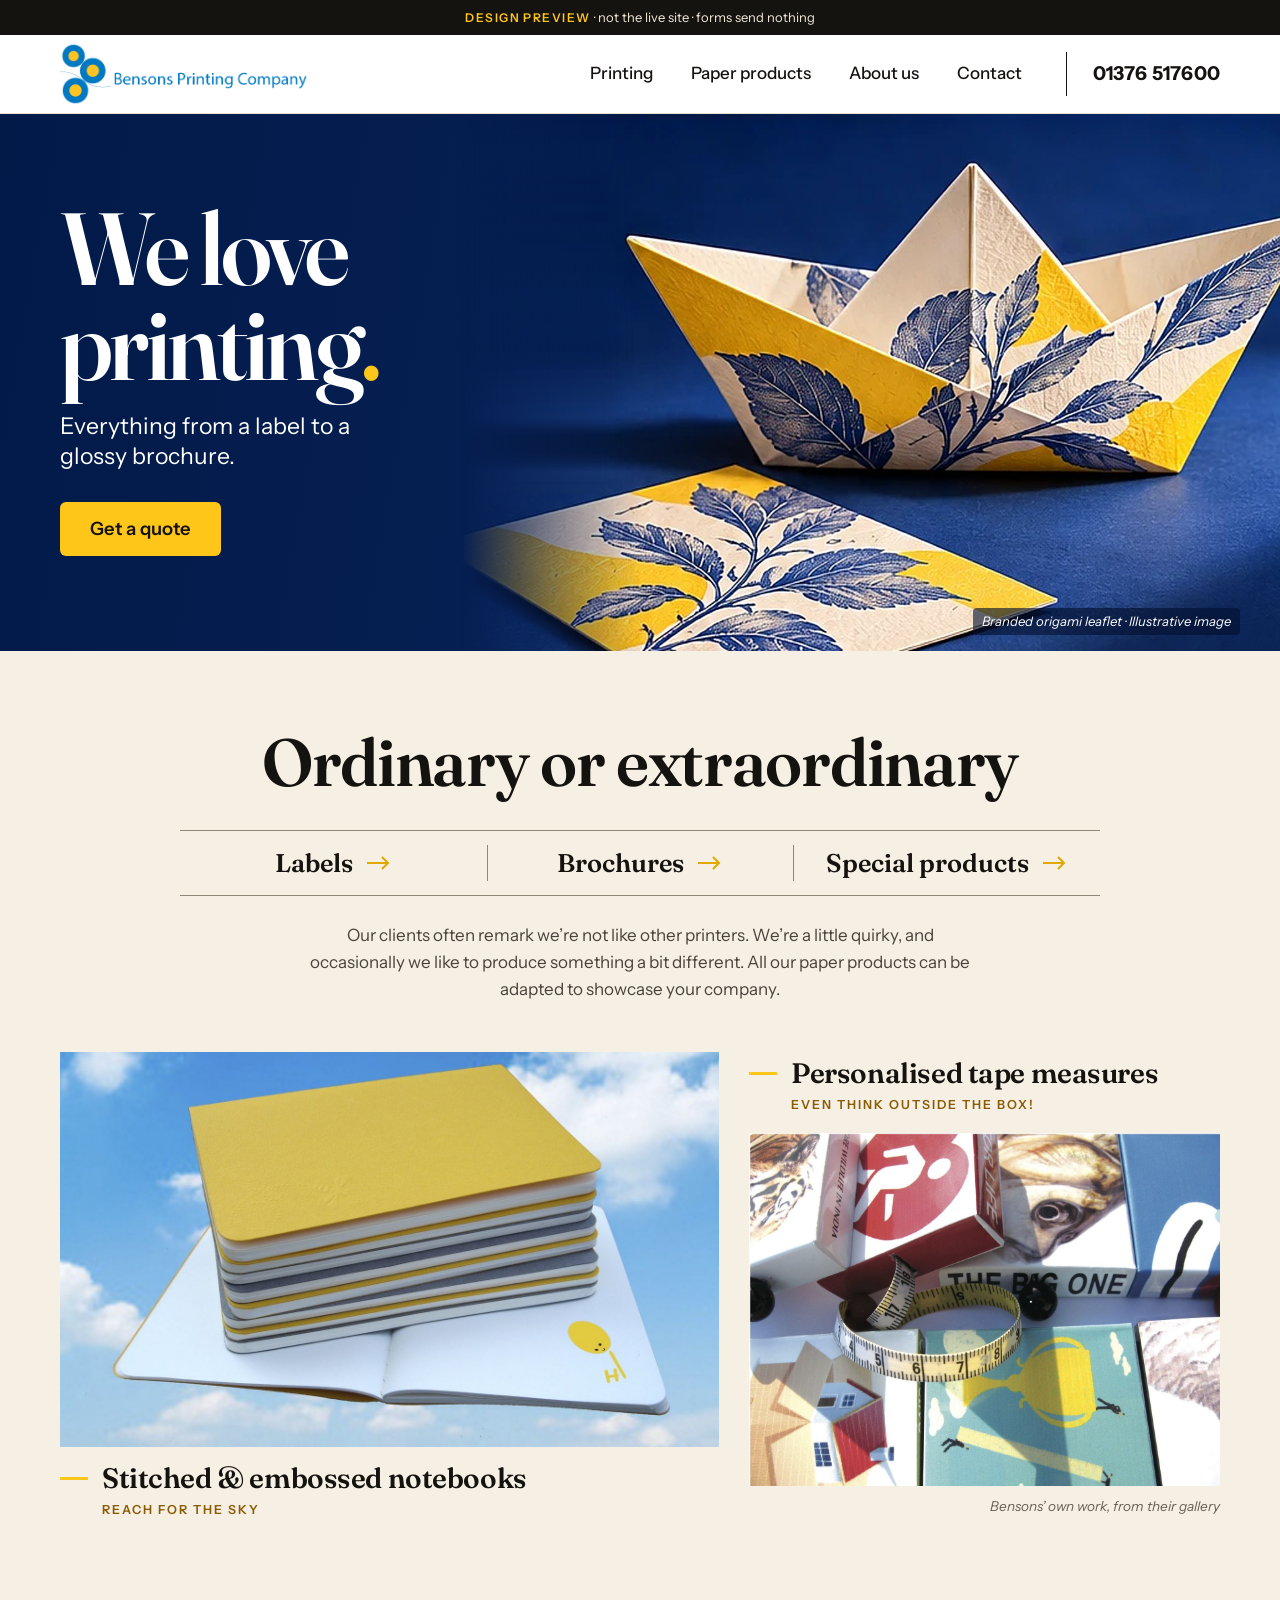
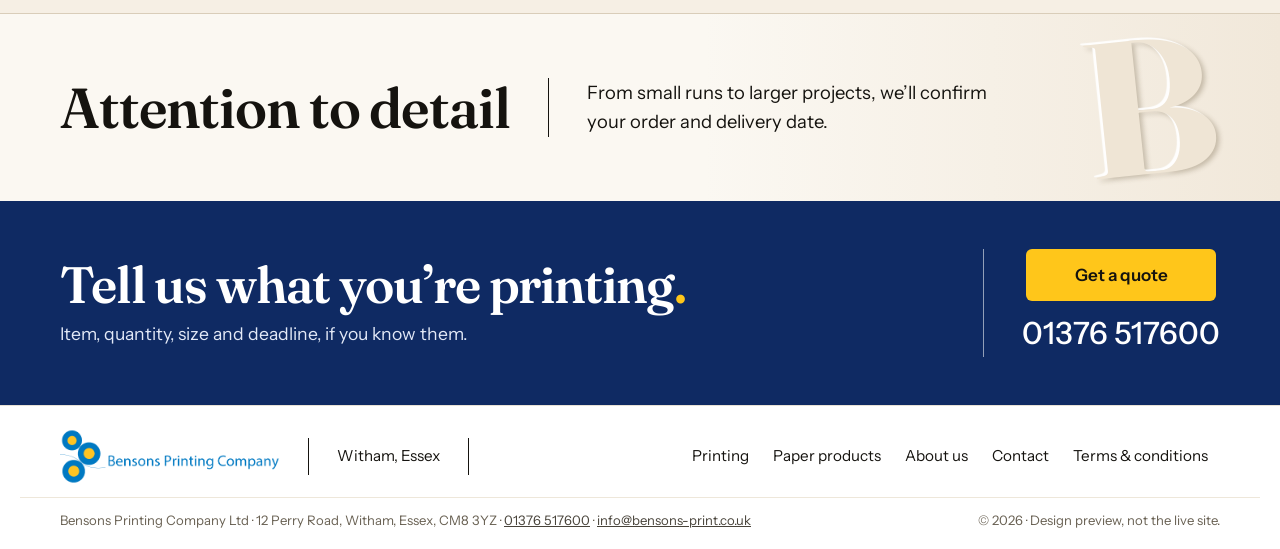
==== commit 86854452: "Update design preview 2026-11-12 09:30 Co-Authored-By: Claude Opus 5.5 <noreply@anthropic.com>" ====
--- a/index.html
+++ b/index.html
@@ -10,9 +10,10 @@
 <link rel="icon" href="assets/img/favicon.png">
 <link rel="preconnect" href="https://fonts.googleapis.com">
 <link rel="preconnect" href="https://fonts.gstatic.com" crossorigin>
-<link rel="stylesheet" href="https://fonts.googleapis.com/css2?family=Fraunces:opsz,wght@9..144,500;9..144,700;9..144,800;9..144,900&family=Instrument+Sans:wght@400;500;600&display=swap">
-<link rel="stylesheet" href="assets/site.css?v=4">
-<script src="assets/site.js?v=4" defer></script>
+<link rel="stylesheet" href="https://fonts.googleapis.com/css2?family=Fraunces:opsz,wght@9..144,500;9..144,600;9..144,700;9..144,800&family=Instrument+Sans:wght@400;500;600;700&display=swap">
+<link rel="stylesheet" href="assets/site.css?v=15">
+<script src="assets/site.js?v=15" defer></script>
+
 </head>
 <body>
 <a class="skip" href="#main">Skip to content</a>
@@ -20,176 +21,92 @@
 <header class="site-header">
   <div class="wrap header-inner">
     <a class="logo" href="" aria-label="Bensons Printing Company, home"><img src="assets/img/bensons-logo.png" alt="Bensons Printing Company" width="541" height="140" loading="eager" decoding="async"></a>
-    <nav class="main-nav" aria-label="Main">
-      <ul><li><a href="printing/">Printing</a></li><li><a href="special-products/">Paper products</a></li><li><a href="about-us/">About us</a></li><li><a href="contact/">Contact</a></li></ul>
-    </nav>
+    <nav class="main-nav" aria-label="Main"><ul><li><a href="printing/">Printing</a></li><li><a href="special-products/">Paper products</a></li><li><a href="about-us/">About us</a></li><li><a href="contact/">Contact</a></li></ul></nav>
     <div class="header-actions">
       <a class="header-phone" href="tel:+441376517600"><span class="sr-only">Call </span>01376 517600</a>
-      <a class="btn btn-cobalt btn-sm" href="get-a-quote/">Get a quote</a>
       <button class="menu-btn" type="button" aria-expanded="false" aria-controls="mobile-menu">
         <span class="menu-icon" aria-hidden="true"><i></i><i></i></span><span class="menu-label">Menu</span>
       </button>
     </div>
   </div>
   <div class="mobile-menu" id="mobile-menu" hidden>
-    <nav aria-label="Mobile">
-      <ul><li><a href="printing/">Printing</a></li><li><a href="special-products/">Paper products</a></li><li><a href="about-us/">About us</a></li><li><a href="contact/">Contact</a></li><li><a href="get-a-quote/">Get a quote</a></li></ul>
-    </nav>
-    <a class="mobile-menu-phone" href="tel:+441376517600"><svg viewBox="0 0 24 24" aria-hidden="true" focusable="false"><path d="M6.6 10.8a15.1 15.1 0 0 0 6.6 6.6l2.2-2.2a1 1 0 0 1 1-.25 11.4 11.4 0 0 0 3.6.57 1 1 0 0 1 1 1V20a1 1 0 0 1-1 1A17 17 0 0 1 3 4a1 1 0 0 1 1-1h3.5a1 1 0 0 1 1 1c0 1.25.2 2.45.57 3.57a1 1 0 0 1-.25 1z" fill="currentColor"/></svg><span>Call 01376 517600</span></a>
+    <nav aria-label="Mobile"><ul><li><a href="printing/">Printing</a></li><li><a href="special-products/">Paper products</a></li><li><a href="about-us/">About us</a></li><li><a href="contact/">Contact</a></li><li><a href="get-a-quote/">Get a quote</a></li></ul></nav>
+    <a class="mobile-menu-phone" href="tel:+441376517600"><svg class="ico ico-phone" viewBox="0 0 24 24" aria-hidden="true" focusable="false"><path d="M6.6 10.8a15.1 15.1 0 0 0 6.6 6.6l2.2-2.2a1 1 0 0 1 1-.25 11.4 11.4 0 0 0 3.6.57 1 1 0 0 1 1 1V20a1 1 0 0 1-1 1A17 17 0 0 1 3 4a1 1 0 0 1 1-1h3.5a1 1 0 0 1 1 1c0 1.25.2 2.45.57 3.57a1 1 0 0 1-.25 1z" fill="currentColor"/></svg><span>Call 01376 517600</span></a>
     <p class="mobile-menu-note">Pages other than Home and Get a quote are placeholders in this preview.</p>
   </div>
 </header>
 
 <main id="main">
 <section class="hero" aria-labelledby="hero-title">
-  <span class="hero-reg"><svg class="reg" viewBox="0 0 32 32" aria-hidden="true" focusable="false"><circle cx="16" cy="16" r="8" fill="none" stroke="currentColor" stroke-width="1.2"/><path d="M16 0v32M0 16h32" stroke="currentColor" stroke-width="1.2"/></svg></span>
+  <figure class="hero-art">
+    <img src="assets/img/illustrative-origami-hero.jpg" alt="A folded origami boat and a flat leaflet printed with blue leaves and yellow panels" width="1524" height="866" loading="eager" decoding="async" sizes="(max-width: 900px) 100vw, 62vw">
+    <figcaption>Branded origami leaflet · Illustrative image</figcaption>
+  </figure>
   <div class="wrap hero-inner">
     <div class="hero-copy">
       <h1 id="hero-title">We love printing<span class="dot">.</span></h1>
       <p class="hero-lede">Everything from a label to a glossy brochure.</p>
-      <div class="hero-actions">
-        <a class="btn btn-cobalt" href="get-a-quote/">Get a quote</a>
-        <a class="link-under" href="#printing">Explore our printing</a>
-      </div>
-      <p class="hero-place"><span>Witham, Essex</span></p>
-    </div>
-    <div class="hero-prints" aria-label="Examples of Bensons’ printing">
-      <figure class="print print-a"><img src="assets/img/work-oyster-bay-cover.jpg" alt="Embossed brochure cover for The Oyster Bay, Dar es Salaam" width="1200" height="770" loading="eager" decoding="async" sizes="(max-width: 900px) 80vw, 46vw"></figure>
-      <figure class="print print-b"><img src="assets/img/paper-origami-boat.jpg" alt="A printed origami boat leaflet folded from a branded sheet" width="1400" height="1019" loading="eager" decoding="async" sizes="(max-width: 900px) 50vw, 26vw"></figure>
-      <figure class="print print-c"><img src="assets/img/work-brochure-pages.jpg" alt="Close-up of brochure pages fanned open" width="1200" height="900" loading="eager" decoding="async" sizes="(max-width: 900px) 46vw, 22vw"></figure>
+      <a class="btn btn-yellow" href="get-a-quote/">Get a quote</a>
     </div>
   </div>
 </section>
 
-<section class="intro" aria-label="About Bensons">
-  <div class="wrap intro-inner">
-    <p class="intro-big">A stress-free commercial printing service from people who <em>love a challenge</em> and are great at meeting tight deadlines.</p>
-    <p class="intro-small">All jobs, big or small, are treated with the same meticulous attention to detail. We keep our overheads low and our production seamless, so our prices stay competitive without compromise.</p>
+<section class="ordinary" aria-labelledby="ordinary-title">
+  <div class="wrap">
+    <h2 id="ordinary-title">Ordinary or extraordinary</h2>
+    <nav class="route-row" aria-label="What we print">
+      <a href="printing/">Labels <svg class="arrow ico-arrow" viewBox="0 0 24 14" aria-hidden="true" focusable="false"><path d="M0 7h21M15 1l6 6-6 6" fill="none" stroke="currentColor" stroke-width="2"/></svg></a>
+      <a href="printing/">Brochures <svg class="arrow ico-arrow" viewBox="0 0 24 14" aria-hidden="true" focusable="false"><path d="M0 7h21M15 1l6 6-6 6" fill="none" stroke="currentColor" stroke-width="2"/></svg></a>
+      <a href="special-products/">Special products <svg class="arrow ico-arrow" viewBox="0 0 24 14" aria-hidden="true" focusable="false"><path d="M0 7h21M15 1l6 6-6 6" fill="none" stroke="currentColor" stroke-width="2"/></svg></a>
+    </nav>
+    <p class="ordinary-intro">Our clients often remark we’re not like other printers. We’re a little quirky, and occasionally we like to produce something a bit different. All our paper products can be adapted to showcase your company.</p>
+    <div class="feature-pair">
+      <figure class="feature feature-main">
+        <a href="special-products/"><img src="assets/img/paper-notebooks.jpg" alt="A stack of Bensons’ personalised stitched notebooks" width="1400" height="1050" loading="eager" decoding="async" sizes="(max-width: 900px) 100vw, 56vw"></a>
+        <figcaption><span class="dash" aria-hidden="true"></span><span class="feature-title">Stitched &amp; embossed notebooks</span><span class="feature-kicker">Reach for the sky</span></figcaption>
+      </figure>
+      <figure class="feature feature-side">
+        <figcaption><span class="dash" aria-hidden="true"></span><span class="feature-title">Personalised tape measures</span><span class="feature-kicker">Even think outside the box!</span></figcaption>
+        <a href="special-products/"><img src="assets/img/paper-tape-measures.jpg" alt="Bensons’ personalised retractable tape measures with printed artwork" width="1400" height="1050" loading="eager" decoding="async" sizes="(max-width: 900px) 100vw, 38vw"></a>
+        <p class="photo-note">Bensons’ own work, from their gallery</p>
+      </figure>
+    </div>
   </div>
 </section>
 
-<section class="services" id="printing" aria-labelledby="services-title">
-  <div class="wrap">
-    <div class="section-head">
-      <h2 id="services-title">Printing for your project</h2>
-      <span class="section-marks"><span class="swatch" aria-hidden="true"><i></i><i></i><i></i><i></i></span><svg class="reg" viewBox="0 0 32 32" aria-hidden="true" focusable="false"><circle cx="16" cy="16" r="8" fill="none" stroke="currentColor" stroke-width="1.2"/><path d="M16 0v32M0 16h32" stroke="currentColor" stroke-width="1.2"/></svg></span>
+<section class="detail-band" aria-labelledby="detail-title">
+  <div class="wrap detail-band-inner">
+    <h2 id="detail-title">Attention to detail</h2>
+    <p>From small runs to larger projects, we’ll confirm your order and delivery date.</p>
+  </div>
+  <span class="emboss" aria-hidden="true">B</span>
+</section>
+<section class="cta-band" aria-labelledby="cta-title">
+  <div class="wrap cta-inner">
+    <div class="cta-copy">
+      <h2 id="cta-title">Tell us what you’re printing<span class="dot">.</span></h2>
+      <p>Item, quantity, size and deadline, if you know them.</p>
     </div>
-    <ul class="service-cards">
-      <li class="service-card">
-        <a href="printing/">
-          <span class="service-text"><span class="service-name">Labels</span><span class="service-line">From small runs to larger projects.</span><svg class="arrow" viewBox="0 0 24 14" aria-hidden="true" focusable="false"><path d="M0 7h21M15 1l6 6-6 6" fill="none" stroke="currentColor" stroke-width="1.8"/></svg></span>
-          <span class="photo-needed" role="img" aria-label="Placeholder: photo of Bensons’ labels still needed"><span>Photo needed</span><small>Bensons’ labels, close up</small></span>
-        </a>
-      </li>
-      <li class="service-card">
-        <a href="printing/">
-          <span class="service-text"><span class="service-name">Brochures</span><span class="service-line">Litho on Heidelberg presses, digital for short runs.</span><svg class="arrow" viewBox="0 0 24 14" aria-hidden="true" focusable="false"><path d="M0 7h21M15 1l6 6-6 6" fill="none" stroke="currentColor" stroke-width="1.8"/></svg></span>
-          <img src="assets/img/work-update-brochures.jpg" alt="" width="1200" height="770" loading="lazy" decoding="async" sizes="(max-width: 700px) 92vw, 30vw">
-        </a>
-      </li>
-      <li class="service-card">
-        <a href="special-products/">
-          <span class="service-text"><span class="service-name">Paper products</span><span class="service-line">A little quirky. Adapted to showcase your company.</span><svg class="arrow" viewBox="0 0 24 14" aria-hidden="true" focusable="false"><path d="M0 7h21M15 1l6 6-6 6" fill="none" stroke="currentColor" stroke-width="1.8"/></svg></span>
-          <img src="assets/img/paper-recipe-books.jpg" alt="" width="660" height="440" loading="lazy" decoding="async" sizes="(max-width: 700px) 92vw, 30vw">
-        </a>
-      </li>
-    </ul>
-  </div>
-</section>
-
-<section class="extra" aria-labelledby="extra-title">
-  <div class="wrap">
-    <div class="section-head">
-      <h2 id="extra-title">Ordinary or extraordinary</h2>
-      <p class="section-kicker">Our clients often remark we’re not like other printers. Occasionally we like to…</p>
+    <div class="cta-actions">
+      <a class="btn btn-yellow" href="get-a-quote/">Get a quote</a>
+      <a class="cta-phone" href="tel:+441376517600"><span class="sr-only">Call </span>01376 517600</a>
     </div>
-    <div class="extra-grid">
-      <article class="extra-item">
-        <a href="special-products/">
-          <figure><img src="assets/img/paper-origami-boat.jpg" alt="Branded origami boat leaflet" width="1400" height="1019" loading="lazy" decoding="async" sizes="(max-width: 700px) 92vw, 31vw"></figure>
-          <p class="extra-kicker">Rock the boat</p>
-          <h3>Branded origami leaflets</h3>
-        </a>
-      </article>
-      <article class="extra-item">
-        <a href="special-products/">
-          <figure><img src="assets/img/paper-notebooks.jpg" alt="Stack of personalised stitched notebooks" width="1400" height="1050" loading="lazy" decoding="async" sizes="(max-width: 700px) 92vw, 31vw"></figure>
-          <p class="extra-kicker">Reach for the sky</p>
-          <h3>Stitched &amp; embossed notebooks</h3>
-        </a>
-      </article>
-      <article class="extra-item">
-        <a href="special-products/">
-          <figure><img src="assets/img/paper-tape-measures.jpg" alt="Personalised retractable tape measures with printed artwork" width="1400" height="1050" loading="lazy" decoding="async" sizes="(max-width: 700px) 92vw, 31vw"></figure>
-          <p class="extra-kicker">Even think outside the box!</p>
-          <h3>Personalised tape measures</h3>
-        </a>
-      </article>
-    </div>
-    <p class="extra-more">All our paper products can be adapted to showcase your company. <a class="link-under" href="special-products/">See the paper products</a></p>
-  </div>
-</section>
-
-<section class="press" aria-labelledby="press-title">
-  <div class="wrap">
-    <div class="section-head">
-      <h2 id="press-title">Fresh off the press</h2>
-      <p class="section-kicker">A few recent jobs from our gallery.</p>
-    </div>
-    <div class="press-grid"><figure class="press-tile"><img src="assets/img/work-update-brochures.jpg" alt="Two printed ‘Update’ brochures with a red spine and metallic imagery" width="1200" height="770" loading="lazy" decoding="async" sizes="(max-width: 700px) 50vw, 33vw"><figcaption>Brochures</figcaption></figure><figure class="press-tile"><img src="assets/img/work-boat-spread.jpg" alt="Open brochure spread showing a speedboat from above" width="1200" height="770" loading="lazy" decoding="async" sizes="(max-width: 700px) 50vw, 33vw"><figcaption>Brochure spreads</figcaption></figure><figure class="press-tile"><img src="assets/img/work-hotel-awards.jpg" alt="International Hotel Awards Summit printed collateral laid out flat" width="1200" height="770" loading="lazy" decoding="async" sizes="(max-width: 700px) 50vw, 33vw"><figcaption>Event print</figcaption></figure><figure class="press-tile"><img src="assets/img/work-afternoon-tea.jpg" alt="Brochure page with a full-bleed photo of afternoon tea" width="1200" height="770" loading="lazy" decoding="async" sizes="(max-width: 700px) 50vw, 33vw"><figcaption>Full-colour print</figcaption></figure><figure class="press-tile"><img src="assets/img/work-fire-service.jpg" alt="Magazine spread with fire-service photography and text panels" width="1200" height="770" loading="lazy" decoding="async" sizes="(max-width: 700px) 50vw, 33vw"><figcaption>Magazines</figcaption></figure><figure class="press-tile"><img src="assets/img/work-thank-you-card.jpg" alt="‘Thank you’ card printed with a fireplace and glass lamps" width="1200" height="770" loading="lazy" decoding="async" sizes="(max-width: 700px) 50vw, 33vw"><figcaption>Cards</figcaption></figure></div>
-  </div>
-</section>
-
-<section class="detail" aria-labelledby="detail-title">
-  <div class="wrap detail-inner">
-    <div class="detail-copy">
-      <h2 id="detail-title">Attention to detail</h2>
-      <p>Understanding what you need is paramount. We keep in touch from start to finish.</p>
-      <div class="picture-callout">
-        <h3>Keeping you in the picture</h3>
-        <p>You’ll receive confirmation that we’ve received your order, along with a delivery date, so you know your job is in production and will be with you when you need it.</p>
-      </div>
-    </div>
-    <ol class="steps">
-      <li><span class="step-n">01</span><h3>Pre-press</h3><p>Our experienced technicians use computer-to-plate processing to get your artwork to the presses in record time.</p></li>
-      <li><span class="step-n">02</span><h3>Printing</h3><p>Litho on our top-of-the-range Heidelberg presses, or digital: a cost-effective option for short runs of up to about 300 copies.</p></li>
-      <li><span class="step-n">03</span><h3>Finishing</h3><p>Trimming, collating, folding, saddle stitching and perfect binding: all the finishing touches.</p></li>
-      <li><span class="step-n">04</span><h3>Packing</h3><p>Even now the attention to detail doesn’t slip. We protect your goods so they arrive in mint condition.</p></li>
-      <li><span class="step-n">05</span><h3>Delivery</h3><p>We deliver locally, and use reputable couriers for the rest of the country and further afield.</p></li>
-    </ol>
-  </div>
-  <figure class="detail-photo"><img src="assets/img/press-heidelberg.jpg" alt="A Heidelberg Speedmaster printing press, close up" width="1500" height="679" loading="lazy" decoding="async" sizes="100vw"></figure>
-</section>
-<section class="quote-band" aria-labelledby="quote-band-title">
-  <div class="wrap quote-band-inner">
-    <h2 id="quote-band-title">Get a quote</h2>
-    <p>Tell us what you’re printing. If you’re unsure where to start, give us a call.</p>
-    <a class="btn btn-paper" href="get-a-quote/">Request an estimate</a>
-    <a class="quote-band-phone" href="tel:+441376517600"><svg viewBox="0 0 24 24" aria-hidden="true" focusable="false"><path d="M6.6 10.8a15.1 15.1 0 0 0 6.6 6.6l2.2-2.2a1 1 0 0 1 1-.25 11.4 11.4 0 0 0 3.6.57 1 1 0 0 1 1 1V20a1 1 0 0 1-1 1A17 17 0 0 1 3 4a1 1 0 0 1 1-1h3.5a1 1 0 0 1 1 1c0 1.25.2 2.45.57 3.57a1 1 0 0 1-.25 1z" fill="currentColor"/></svg><span>01376 517600</span></a>
   </div>
 </section>
 </main>
 <footer class="site-footer">
   <div class="wrap footer-inner">
     <a class="logo footer-logo" href="" aria-label="Bensons Printing Company, home"><img src="assets/img/bensons-logo.png" alt="Bensons Printing Company" width="541" height="140" loading="lazy" decoding="async"></a>
-    <address class="footer-address">
-      <span>Bensons Printing Company Ltd</span>
-      <span>12 Perry Road, Witham, Essex, CM8 3YZ</span>
-      <span><a href="tel:+441376517600">01376 517600</a> · <a href="mailto:info@bensons-print.co.uk">info@bensons-print.co.uk</a></span>
-    </address>
-    <nav class="footer-nav" aria-label="Footer">
-      <ul><li><a href="printing/">Printing</a></li><li><a href="special-products/">Paper products</a></li><li><a href="about-us/">About us</a></li><li><a href="contact/">Contact</a></li><li><a href="get-a-quote/">Get a quote</a></li><li><a href="terms-conditions/">Terms &amp; conditions</a></li></ul>
-    </nav>
-    <span class="footer-reg"><svg class="reg" viewBox="0 0 32 32" aria-hidden="true" focusable="false"><circle cx="16" cy="16" r="8" fill="none" stroke="currentColor" stroke-width="1.2"/><path d="M16 0v32M0 16h32" stroke="currentColor" stroke-width="1.2"/></svg></span>
+    <p class="footer-place">Witham, Essex</p>
+    <nav class="footer-nav" aria-label="Footer"><ul><li><a href="printing/">Printing</a></li><li><a href="special-products/">Paper products</a></li><li><a href="about-us/">About us</a></li><li><a href="contact/">Contact</a></li><li><a href="terms-conditions/">Terms &amp; conditions</a></li></ul></nav>
   </div>
   <div class="wrap footer-base">
-    <p>© <span data-year>2026</span> Bensons Printing Company Ltd</p>
-    <p>Design preview, not the live site.</p>
+    <p>Bensons Printing Company Ltd · 12 Perry Road, Witham, Essex, CM8 3YZ · <a href="tel:+441376517600">01376 517600</a> · <a href="mailto:info@bensons-print.co.uk">info@bensons-print.co.uk</a></p>
+    <p>© <span data-year>2026</span> · Design preview, not the live site.</p>
   </div>
 </footer>
 <div class="action-bar" aria-label="Quick actions">
-  <a class="action-call" href="tel:+441376517600"><svg viewBox="0 0 24 24" aria-hidden="true" focusable="false"><path d="M6.6 10.8a15.1 15.1 0 0 0 6.6 6.6l2.2-2.2a1 1 0 0 1 1-.25 11.4 11.4 0 0 0 3.6.57 1 1 0 0 1 1 1V20a1 1 0 0 1-1 1A17 17 0 0 1 3 4a1 1 0 0 1 1-1h3.5a1 1 0 0 1 1 1c0 1.25.2 2.45.57 3.57a1 1 0 0 1-.25 1z" fill="currentColor"/></svg><span>Call us</span></a>
-  <a class="action-quote" href="get-a-quote/">Get a quote</a>
+  <a class="action-call" href="tel:+441376517600"><svg class="ico ico-phone" viewBox="0 0 24 24" aria-hidden="true" focusable="false"><path d="M6.6 10.8a15.1 15.1 0 0 0 6.6 6.6l2.2-2.2a1 1 0 0 1 1-.25 11.4 11.4 0 0 0 3.6.57 1 1 0 0 1 1 1V20a1 1 0 0 1-1 1A17 17 0 0 1 3 4a1 1 0 0 1 1-1h3.5a1 1 0 0 1 1 1c0 1.25.2 2.45.57 3.57a1 1 0 0 1-.25 1z" fill="currentColor"/></svg><span>Call us</span></a><a class="action-quote" href="get-a-quote/">Get a quote</a>
 </div>
 </body>
 </html>
--- a/assets/site.css
+++ b/assets/site.css
@@ -1,345 +1,366 @@
-/* Bensons Printing – design preview. Printed-sample-book feel: warm paper, bold serif, cobalt. */
+/* Bensons Printing – design preview v2. Navy, warm paper and logo yellow; bold editorial serif. */
 :root {
   --paper: #f6efe4;
-  --paper-2: #efe5d5;
-  --paper-3: #fbf7f0;
+  --paper-2: #efe6d7;
+  --paper-3: #fbf8f2;
+  --white: #ffffff;
   --ink: #15130f;
-  --ink-2: #4a443a;      /* 8.6:1 on paper */
-  --ink-3: #6b6355;      /* 5.3:1 on paper */
-  --rule: #d8ccb8;
-  --cobalt: #1c3db4;     /* 8.1:1 with white */
-  --cobalt-deep: #132c86;
-  --vermilion: #d8452a;  /* decorative / large text only */
-  --vermilion-text: #b43519; /* 5.3:1 on paper */
-  --c: #00a6dd; --m: #e5007e; --y: #ffd400; --k: #15130f;
+  --ink-2: #48433a;     /* 8.6:1 on paper */
+  --ink-3: #686052;     /* 5.4:1 on paper */
+  --rule: #d9cdb9;
+  --navy: #061f52;      /* hero background */
+  --navy-2: #0c2d6e;
+  --navy-ui: #0f2a63;   /* buttons, 13.9:1 with white */
+  --blue: #1c3db4;      /* links on light, 8.1:1 */
+  --yellow: #ffc61a;    /* logo yellow family; ink on it 12:1 */
+  --yellow-2: #ffd75a;
+  --yellow-soft: #fff1b8;
+  --amber-text: #8a5a00; /* yellow-family text on light */
+  --red-text: #b43519;  /* errors, 5.3:1 on paper */
+  --staff-bg: #dfe6f0;
   --focus: #ffb300;
-  --serif: "Fraunces", "Georgia", "Times New Roman", serif;
+  --serif: "Fraunces", Georgia, "Times New Roman", serif;
   --sans: "Instrument Sans", system-ui, -apple-system, "Segoe UI", sans-serif;
   --gutter: clamp(16px, 4vw, 40px);
   --max: 1240px;
-  --radius: 3px;
-  --shadow: 0 1px 1px rgba(40, 30, 10, .08), 0 10px 30px -12px rgba(40, 30, 10, .35);
+  --radius: 6px;
+  --shadow: 0 1px 2px rgba(20, 30, 60, .06), 0 18px 40px -22px rgba(20, 30, 60, .45);
   color-scheme: light;
 }
 
 *, *::before, *::after { box-sizing: border-box; }
-html { -webkit-text-size-adjust: 100%; scroll-behavior: smooth; scroll-padding-top: 96px; }
+html { -webkit-text-size-adjust: 100%; scroll-behavior: smooth; scroll-padding-top: 90px; }
 @media (prefers-reduced-motion: reduce) { html { scroll-behavior: auto; } *, *::before, *::after { transition: none !important; animation: none !important; } }
-body {
-  margin: 0; background: var(--paper); color: var(--ink);
-  font: 400 1.0625rem/1.6 var(--sans);
-  text-rendering: optimizeLegibility; -webkit-font-smoothing: antialiased;
-  /* faint paper grain */
-  background-image: radial-gradient(rgba(120, 95, 50, .05) 1px, transparent 1px);
-  background-size: 3px 3px;
-}
+body { margin: 0; background: var(--paper); color: var(--ink); font: 400 1.0625rem/1.6 var(--sans); -webkit-font-smoothing: antialiased; text-rendering: optimizeLegibility; }
 img { max-width: 100%; height: auto; display: block; }
 a { color: inherit; }
-h1, h2, h3 { font-family: var(--serif); font-weight: 800; line-height: 1.02; letter-spacing: -.02em; margin: 0; font-optical-sizing: auto; }
+h1, h2, h3 { font-family: var(--serif); font-weight: 700; line-height: 1.05; letter-spacing: -.02em; margin: 0; font-optical-sizing: auto; }
 p { margin: 0 0 1em; }
 address { font-style: normal; }
+[hidden] { display: none !important; }
 .wrap { width: 100%; max-width: var(--max); margin: 0 auto; padding: 0 var(--gutter); }
 .sr-only { position: absolute !important; width: 1px; height: 1px; padding: 0; margin: -1px; overflow: hidden; clip: rect(0 0 0 0); white-space: nowrap; border: 0; }
-
-:focus-visible { outline: 3px solid var(--focus); outline-offset: 3px; border-radius: 2px; }
+:focus-visible { outline: 3px solid var(--focus); outline-offset: 3px; border-radius: 3px; }
 .skip { position: absolute; left: 12px; top: -60px; z-index: 100; background: var(--ink); color: #fff; padding: 12px 18px; border-radius: var(--radius); font-weight: 600; text-decoration: none; }
 .skip:focus { top: 12px; }
-
-/* ---------- preview bar */
-.preview-bar { background: var(--ink); color: #f3ead9; font-size: .8125rem; letter-spacing: .02em; text-align: center; padding: 7px var(--gutter); }
-.preview-bar strong { color: var(--y); font-weight: 600; text-transform: uppercase; letter-spacing: .12em; font-size: .75rem; }
-
-/* ---------- buttons & links */
-.btn { display: inline-flex; align-items: center; justify-content: center; gap: .5em; min-height: 52px; padding: 0 26px; border-radius: var(--radius); font: 600 1.0625rem/1 var(--sans); text-decoration: none; border: 2px solid transparent; cursor: pointer; transition: background .15s, color .15s, transform .15s; }
-.btn-sm { min-height: 44px; padding: 0 20px; font-size: 1rem; }
-.btn-cobalt { background: var(--cobalt); color: #fff; }
-.btn-cobalt:hover { background: var(--cobalt-deep); }
-.btn-cobalt:disabled { background: #8c97bf; cursor: not-allowed; }
-.btn-paper { background: var(--paper-3); color: var(--cobalt-deep); }
-.btn-paper:hover { background: #fff; }
+.ico { width: 22px; height: 22px; flex: none; }
+.dot { color: var(--yellow); }
+
+.preview-bar { background: var(--ink); color: #f3ead9; font-size: .8125rem; text-align: center; padding: 7px var(--gutter); }
+.preview-bar strong { color: var(--yellow); font-weight: 600; text-transform: uppercase; letter-spacing: .12em; font-size: .75rem; }
+
+/* ---------- buttons */
+.btn { display: inline-flex; align-items: center; justify-content: center; gap: .55em; min-height: 52px; padding: 0 28px; border-radius: var(--radius); font: 600 1.0625rem/1.1 var(--sans); text-decoration: none; border: 2px solid transparent; cursor: pointer; transition: background .15s, color .15s, border-color .15s; text-align: center; }
+.btn .ico { width: 20px; height: 20px; }
+.btn-yellow { background: var(--yellow); color: var(--ink); }
+.btn-yellow:hover { background: var(--yellow-2); }
+.btn-yellow:disabled { background: #e8dcae; color: #5a5245; cursor: not-allowed; }
+.btn-navy { background: var(--navy-ui); color: #fff; }
+.btn-navy:hover { background: var(--navy); }
+.btn-outline-navy { background: #fff; color: var(--navy-ui); border-color: var(--navy-ui); }
+.btn-outline-navy:hover { background: #eef2fa; }
 .btn-ghost { background: transparent; color: var(--ink); border-color: var(--ink); }
 .btn-ghost:hover { background: var(--ink); color: var(--paper); }
-.link-under { display: inline-flex; align-items: center; min-height: 44px; font-weight: 500; text-decoration: none; background: linear-gradient(var(--vermilion), var(--vermilion)) 0 calc(100% - 9px) / 100% 2px no-repeat; transition: background-size .2s; }
-.link-under:hover { background-size: 100% 4px; }
-.arrow { width: 24px; height: 14px; color: var(--vermilion); flex: none; transition: transform .2s; }
-.reg { width: 30px; height: 30px; color: var(--ink); opacity: .75; }
-.swatch { display: inline-flex; height: 10px; }
-.swatch i { width: 18px; background: var(--c); }
-.swatch i:nth-child(2) { background: var(--m); }
-.swatch i:nth-child(3) { background: var(--y); }
-.swatch i:nth-child(4) { background: var(--k); }
-
-/* ---------- header */
-.site-header { position: sticky; top: 0; z-index: 50; background: rgba(246, 239, 228, .94); backdrop-filter: saturate(1.2) blur(8px); -webkit-backdrop-filter: saturate(1.2) blur(8px); border-bottom: 1px solid transparent; transition: border-color .2s; }
-.site-header.scrolled { border-bottom-color: var(--rule); }
-.header-inner { display: flex; align-items: center; gap: 28px; min-height: 80px; }
+.link-under { display: inline-flex; align-items: center; min-height: 44px; font-weight: 500; text-decoration: none; background: linear-gradient(var(--yellow), var(--yellow)) 0 calc(100% - 9px) / 100% 3px no-repeat; }
+
+/* ---------- header (white, as the mockup) */
+.site-header { position: sticky; top: 0; z-index: 50; background: rgba(255, 255, 255, .97); border-bottom: 1px solid #e7e1d6; }
+.header-inner { display: flex; align-items: center; gap: 28px; min-height: 78px; }
 .logo { display: inline-flex; align-items: center; min-height: 44px; flex: none; }
-.logo img { width: 232px; height: auto; } /* 541×140 source: proportions kept */
+.logo img { width: 248px; height: auto; } /* 541×140 source, proportions kept */
 .main-nav { margin-left: auto; }
-.main-nav ul { display: flex; gap: 4px; list-style: none; margin: 0; padding: 0; }
-.main-nav a { display: inline-flex; align-items: center; min-height: 44px; padding: 0 14px; text-decoration: none; font-weight: 500; font-size: 1rem; border-radius: var(--radius); }
-.main-nav a:hover { background: var(--paper-2); }
-.main-nav a[aria-current="page"] { box-shadow: inset 0 -2px 0 var(--vermilion); }
-.header-actions { display: flex; align-items: center; gap: 18px; padding-left: 22px; border-left: 1px solid var(--ink); }
-.header-phone { font-weight: 600; text-decoration: none; font-size: 1.0625rem; letter-spacing: .01em; white-space: nowrap; min-height: 44px; display: inline-flex; align-items: center; }
-.header-phone:hover { color: var(--cobalt); }
+.main-nav ul { display: flex; gap: 6px; list-style: none; margin: 0; padding: 0; }
+.main-nav a { display: inline-flex; align-items: center; min-height: 44px; padding: 0 16px; text-decoration: none; font-weight: 500; border-radius: var(--radius); }
+.main-nav a:hover { background: var(--paper); }
+.main-nav a[aria-current="page"] { box-shadow: inset 0 -3px 0 var(--yellow); }
+.header-actions { display: flex; align-items: center; gap: 12px; padding-left: 26px; border-left: 1.5px solid var(--ink); }
+.header-phone { font-weight: 700; text-decoration: none; font-size: 1.2rem; letter-spacing: .01em; white-space: nowrap; min-height: 44px; display: inline-flex; align-items: center; }
+.header-phone:hover { color: var(--blue); }
 .menu-btn { display: none; }
-
-.mobile-menu { border-top: 1px solid var(--rule); background: var(--paper); padding: 8px var(--gutter) 28px; max-height: calc(100vh - 100px); overflow: auto; }
+.mobile-menu { border-top: 1px solid var(--rule); background: #fff; padding: 8px var(--gutter) 28px; max-height: calc(100vh - 100px); overflow: auto; }
 .mobile-menu ul { list-style: none; margin: 0; padding: 0; }
-.mobile-menu li a { display: flex; align-items: center; min-height: 60px; border-bottom: 1px solid var(--rule); font: 800 1.75rem/1 var(--serif); letter-spacing: -.02em; text-decoration: none; }
-.mobile-menu-phone { display: flex; align-items: center; gap: 10px; margin-top: 22px; min-height: 52px; font-weight: 600; font-size: 1.125rem; text-decoration: none; color: var(--cobalt); }
-.mobile-menu-phone svg { width: 22px; height: 22px; }
+.mobile-menu li a { display: flex; align-items: center; min-height: 60px; border-bottom: 1px solid var(--rule); font: 700 1.75rem/1 var(--serif); text-decoration: none; }
+.mobile-menu-phone { display: flex; align-items: center; gap: 10px; margin-top: 22px; min-height: 52px; font-weight: 600; font-size: 1.125rem; text-decoration: none; color: var(--blue); }
 .mobile-menu-note { font-size: .875rem; color: var(--ink-3); margin-top: 14px; }
 
-/* ---------- hero */
-.hero { position: relative; overflow: hidden; padding: clamp(28px, 5vw, 64px) 0 clamp(40px, 6vw, 80px); }
-.hero-reg { position: absolute; left: var(--gutter); top: 18px; }
-.hero-inner { display: grid; grid-template-columns: minmax(0, 5fr) minmax(0, 7fr); gap: clamp(24px, 4vw, 56px); align-items: center; }
-.hero h1, .page-hero h1 { font-size: clamp(3.4rem, 9.2vw, 8.4rem); font-weight: 900; line-height: .9; letter-spacing: -.045em; font-variation-settings: "opsz" 144; }
-.dot { color: var(--vermilion); }
-.hero-lede { font-size: clamp(1.15rem, 1.6vw, 1.4rem); margin: 22px 0 30px; color: var(--ink); }
-.hero-actions { display: flex; flex-wrap: wrap; align-items: center; gap: 14px 30px; }
-.hero-place { margin: 48px 0 0; display: flex; align-items: center; gap: 18px; font-size: .78rem; font-weight: 600; letter-spacing: .28em; text-transform: uppercase; }
-.hero-place span { white-space: nowrap; }
-.hero-place::after { content: ""; flex: 0 1 200px; height: 1px; background: var(--ink); opacity: .6; }
-
-.hero-prints { position: relative; aspect-ratio: 1.12; min-height: 0; }
-.print { position: absolute; margin: 0; background: #fff; padding: clamp(6px, .8vw, 10px); box-shadow: var(--shadow); }
-.print img { width: 100%; height: 100%; object-fit: cover; }
-.print-a { left: 4%; top: 4%; width: 74%; aspect-ratio: 1.5; transform: rotate(-2.5deg); z-index: 1; }
-.print-b { right: 0; top: 34%; width: 46%; aspect-ratio: 1.15; transform: rotate(4deg); z-index: 3; }
-.print-c { left: 12%; bottom: 0; width: 40%; aspect-ratio: 1.25; transform: rotate(-6deg); z-index: 2; }
-.print::after { /* tape */ content: ""; position: absolute; top: -10px; left: 50%; width: 78px; height: 22px; transform: translateX(-50%) rotate(-3deg); background: rgba(255, 244, 210, .7); box-shadow: 0 1px 2px rgba(0,0,0,.08); }
-.print-b::after { left: 30%; transform: rotate(6deg); }
-
-/* ---------- intro */
-.intro { border-top: 1px solid var(--rule); border-bottom: 1px solid var(--rule); background: var(--paper-3); }
-.intro-inner { display: grid; grid-template-columns: minmax(0, 7fr) minmax(0, 4fr); gap: clamp(24px, 5vw, 72px); padding-top: clamp(36px, 5vw, 64px); padding-bottom: clamp(36px, 5vw, 64px); align-items: end; }
-.intro-big { font: 700 clamp(1.5rem, 2.6vw, 2.25rem)/1.2 var(--serif); letter-spacing: -.015em; margin: 0; }
-.intro-big em { font-style: italic; color: var(--cobalt); font-weight: 700; }
-.intro-small { color: var(--ink-2); margin: 0; }
-
-/* ---------- section heads */
-section > .wrap { position: relative; }
-.services, .extra, .press { padding: clamp(48px, 7vw, 96px) 0 0; }
-.section-head { display: flex; align-items: flex-end; justify-content: space-between; flex-wrap: wrap; gap: 12px 40px; margin-bottom: clamp(22px, 3vw, 36px); }
-.section-head h2 { font-size: clamp(2.2rem, 4.6vw, 3.9rem); }
-.section-marks { display: inline-flex; align-items: center; gap: 22px; }
-.section-kicker { max-width: 32ch; color: var(--ink-2); margin: 0; font-size: 1.0625rem; }
-
-/* ---------- service cards */
-.service-cards { list-style: none; margin: 0; padding: 0; display: grid; grid-template-columns: repeat(3, minmax(0, 1fr)); }
-.service-card { border-left: 1px solid var(--rule); }
-.service-card:first-child { border-left: 0; }
-.service-card a { display: flex; flex-direction: column; gap: 16px; padding: 4px clamp(14px, 2vw, 26px); text-decoration: none; height: 100%; }
-.service-card:first-child a { padding-left: 0; }
-.service-card:last-child a { padding-right: 0; }
-.service-text { display: flex; flex-wrap: wrap; align-items: center; gap: 6px 14px; padding-top: 4px; }
-.service-text .arrow { order: 2; }
-.service-line { order: 3; flex: 1 1 100%; }
-.service-name { flex: 0 1 auto; }
-.service-name { font: 800 clamp(1.5rem, 2.3vw, 2rem)/1 var(--serif); letter-spacing: -.02em; }
-.service-line { font-size: .95rem; color: var(--ink-2); line-height: 1.45; }
-.service-card img, .photo-needed { width: 100%; aspect-ratio: 16 / 10; height: auto; object-fit: cover; border-radius: 2px; }
-.service-card a:hover .arrow, .service-card a:focus-visible .arrow { transform: translateX(6px); }
-.service-card a:hover .service-name { color: var(--cobalt); }
-.photo-needed { display: flex; flex-direction: column; align-items: center; justify-content: center; gap: 4px; text-align: center; padding: 14px; border: 2px dashed var(--ink-3); background: repeating-linear-gradient(-45deg, transparent 0 12px, rgba(216, 69, 42, .07) 12px 24px); color: var(--ink-2); }
-.photo-needed span { font: 700 1.05rem/1.1 var(--serif); color: var(--vermilion-text); }
-.photo-needed small { font-size: .8rem; }
-
-/* ---------- extraordinary */
-.extra-grid { display: grid; grid-template-columns: repeat(3, minmax(0, 1fr)); gap: clamp(16px, 2.2vw, 28px); }
-.extra-item a { display: block; text-decoration: none; }
-.extra-item figure { margin: 0 0 16px; overflow: hidden; aspect-ratio: 4 / 3; background: #fff; box-shadow: var(--shadow); }
-.extra-item img { width: 100%; height: 100%; object-fit: cover; transition: transform .5s ease; }
-.extra-item a:hover img { transform: scale(1.04); }
-.extra-kicker { margin: 0 0 4px; font-size: .78rem; font-weight: 600; letter-spacing: .18em; text-transform: uppercase; color: var(--vermilion-text); }
-.extra-item h3 { font-size: clamp(1.35rem, 1.9vw, 1.65rem); font-weight: 700; letter-spacing: -.015em; }
-.extra-item a:hover h3 { color: var(--cobalt); }
-.extra-more { margin: 30px 0 0; display: flex; flex-wrap: wrap; align-items: center; gap: 4px 18px; color: var(--ink-2); }
-
-/* ---------- press gallery */
-.press-grid { display: grid; grid-template-columns: repeat(3, minmax(0, 1fr)); gap: clamp(10px, 1.4vw, 18px); }
-.press-tile { margin: 0; position: relative; overflow: hidden; aspect-ratio: 1.56; background: #fff; }
-.press-tile img { width: 100%; height: 100%; object-fit: cover; }
-.press-tile figcaption { position: absolute; left: 10px; bottom: 10px; background: var(--paper-3); color: var(--ink); font-size: .78rem; font-weight: 600; letter-spacing: .06em; padding: 5px 10px; border-radius: 2px; }
-
-/* ---------- attention to detail */
-.detail { margin-top: clamp(56px, 8vw, 110px); background: var(--paper-2); border-top: 1px solid var(--rule); }
-.detail-inner { display: grid; grid-template-columns: minmax(0, 4fr) minmax(0, 7fr); gap: clamp(28px, 5vw, 80px); padding-top: clamp(48px, 6vw, 88px); padding-bottom: clamp(48px, 6vw, 88px); }
-.detail-copy h2 { font-size: clamp(2.4rem, 5vw, 4.2rem); margin-bottom: 22px; }
-.detail-copy > p { font-size: 1.15rem; color: var(--ink-2); }
-.picture-callout { margin-top: 28px; padding: 22px 24px; background: var(--paper-3); border-left: 4px solid var(--cobalt); }
-.picture-callout h3 { font-size: 1.35rem; font-weight: 700; margin-bottom: 8px; }
-.picture-callout p { margin: 0; color: var(--ink-2); }
-.steps { list-style: none; margin: 0; padding: 0; display: grid; grid-template-columns: repeat(2, minmax(0, 1fr)); gap: 0 clamp(24px, 3vw, 44px); }
-.steps li { padding: 20px 0 18px; border-top: 1px solid var(--ink); }
-.steps li:last-child { grid-column: 1 / -1; }
-.step-n { display: block; font: 700 .85rem/1 var(--sans); letter-spacing: .14em; color: var(--vermilion-text); margin-bottom: 10px; }
-.steps h3 { font-size: 1.5rem; font-weight: 700; margin-bottom: 8px; }
-.steps p { margin: 0; color: var(--ink-2); font-size: 1rem; }
-.detail-photo { margin: 0; height: clamp(150px, 16vw, 230px); overflow: hidden; }
-.detail-photo img { width: 100%; height: 100%; object-fit: cover; object-position: 50% 45%; }
-
-/* ---------- quote band */
-.quote-band { background: var(--cobalt); color: #fff; }
-.quote-band-inner { display: grid; grid-template-columns: auto minmax(0, 1fr) auto auto; align-items: center; gap: 20px clamp(20px, 3vw, 44px); padding-top: clamp(34px, 4vw, 52px); padding-bottom: clamp(34px, 4vw, 52px); }
-.quote-band h2 { font-size: clamp(2.4rem, 4.4vw, 3.8rem); padding-right: clamp(20px, 3vw, 44px); border-right: 1px solid rgba(255, 255, 255, .5); }
-.quote-band p { margin: 0; max-width: 34ch; font-size: 1.0625rem; }
-.quote-band-phone { display: inline-flex; align-items: center; gap: 10px; min-height: 52px; padding-left: clamp(20px, 3vw, 44px); border-left: 1px solid rgba(255, 255, 255, .5); font: 600 clamp(1.25rem, 2vw, 1.6rem)/1 var(--sans); text-decoration: none; white-space: nowrap; }
-.quote-band-phone svg { width: 22px; height: 22px; }
-.quote-band-phone:hover span { text-decoration: underline; text-underline-offset: 4px; }
-
-/* ---------- footer */
-.site-footer { padding: 34px 0 26px; border-top: 1px solid var(--rule); }
-.footer-inner { display: flex; align-items: center; flex-wrap: wrap; gap: 20px 34px; }
-.footer-logo img { width: 180px; }
-.footer-address { display: flex; flex-direction: column; font-size: .9rem; color: var(--ink-2); padding-left: 30px; border-left: 1px solid var(--rule); }
-.footer-address a { text-decoration: none; color: var(--ink); }
-.footer-address a:hover { text-decoration: underline; }
+/* ---------- homepage hero (navy, origami art) */
+.hero { position: relative; overflow: hidden; background: linear-gradient(100deg, #021a48 0%, var(--navy) 40%, var(--navy-2) 100%); color: #fff; min-height: clamp(460px, 42vw, 600px); display: flex; align-items: center; }
+.hero-art { position: absolute; inset: 0 0 0 auto; width: 64%; margin: 0; }
+.hero-art img { width: 100%; height: 100%; object-fit: cover; object-position: 30% 50%; -webkit-mask-image: linear-gradient(90deg, transparent 0, #000 22%); mask-image: linear-gradient(90deg, transparent 0, #000 22%); }
+.hero-art figcaption, .quote-hero-art figcaption { position: absolute; right: var(--gutter); bottom: 16px; font-size: .82rem; font-style: italic; color: #fff; background: rgba(2, 16, 46, .62); padding: 3px 9px; border-radius: 4px; }
+.hero-inner { position: relative; z-index: 1; padding-top: 56px; padding-bottom: 64px; }
+.hero-copy { max-width: 470px; }
+.hero h1 { font-size: clamp(3.6rem, 8vw, 6.9rem); font-weight: 600; line-height: .92; letter-spacing: -.035em; font-variation-settings: "opsz" 144; }
+.hero-lede { font-size: clamp(1.2rem, 1.8vw, 1.6rem); line-height: 1.3; margin: 22px 0 30px; max-width: 20ch; }
+.hero .btn { min-height: 54px; font-size: 1.15rem; }
+
+/* ---------- ordinary or extraordinary */
+.ordinary { padding: clamp(44px, 6vw, 80px) 0 clamp(48px, 6vw, 80px); }
+.ordinary h2 { text-align: center; font-size: clamp(2.3rem, 5.2vw, 4.4rem); font-weight: 600; margin-bottom: clamp(20px, 3vw, 32px); }
+.route-row { display: grid; grid-template-columns: repeat(3, 1fr); border-top: 1px solid #8f8676; border-bottom: 1px solid #8f8676; max-width: 920px; margin: 0 auto; }
+.route-row a { display: flex; align-items: center; justify-content: center; gap: 14px; min-height: 64px; padding: 6px 12px; font: 600 clamp(1.25rem, 2vw, 1.75rem)/1.1 var(--serif); text-decoration: none; position: relative; }
+.route-row a + a::before { content: ""; position: absolute; left: 0; top: 14px; bottom: 14px; width: 1px; background: #8f8676; }
+.route-row a:hover { color: var(--blue); }
+.arrow { width: 24px; height: 14px; color: #e0a800; transition: transform .2s; }
+.route-row a:hover .arrow { transform: translateX(5px); }
+.ordinary-intro { max-width: 60ch; margin: 26px auto 0; text-align: center; color: var(--ink-2); }
+.feature-pair { display: grid; grid-template-columns: minmax(0, 7fr) minmax(0, 5fr); gap: clamp(18px, 2.6vw, 30px); margin-top: clamp(32px, 4vw, 48px); align-items: start; }
+.feature { margin: 0; }
+.feature a { display: block; overflow: hidden; }
+.feature img { width: 100%; aspect-ratio: 4 / 3; object-fit: cover; transition: transform .5s; }
+.feature-main img { aspect-ratio: 5 / 3; }
+.feature a:hover img { transform: scale(1.03); }
+.feature figcaption { display: grid; grid-template-columns: 30px 1fr; column-gap: 12px; align-items: center; padding: 16px 0; }
+.feature-side figcaption { padding: 6px 0 18px; }
+.dash { width: 28px; height: 3px; background: var(--yellow); }
+.feature-title { font: 600 clamp(1.35rem, 2.2vw, 1.9rem)/1.1 var(--serif); letter-spacing: -.015em; }
+.feature-kicker { grid-column: 2; font-size: .78rem; font-weight: 600; letter-spacing: .16em; text-transform: uppercase; color: var(--amber-text); margin-top: 6px; }
+.photo-note { text-align: right; font-size: .85rem; font-style: italic; color: var(--ink-3); margin: 10px 0 0; }
+
+/* ---------- attention to detail (embossed B) */
+.detail-band { position: relative; overflow: hidden; background: linear-gradient(90deg, var(--paper-3) 55%, #f1e8da); border-top: 1px solid var(--rule); }
+.detail-band-inner { position: relative; z-index: 1; display: flex; align-items: center; gap: clamp(20px, 3vw, 40px); padding-top: clamp(40px, 5vw, 64px); padding-bottom: clamp(40px, 5vw, 64px); }
+.detail-band h2 { font-size: clamp(2.2rem, 4.4vw, 3.6rem); font-weight: 600; padding-right: clamp(20px, 3vw, 40px); border-right: 1.5px solid var(--ink); white-space: nowrap; }
+.detail-band p { margin: 0; max-width: 34ch; font-size: 1.15rem; }
+.emboss { position: absolute; right: clamp(8px, 5vw, 90px); top: 50%; transform: translateY(-52%) rotate(-6deg); font: 800 clamp(9rem, 15vw, 13.5rem)/.8 var(--serif); color: #efe5d5; text-shadow: -2px -2px 1px rgba(255, 255, 255, .95), 3px 3px 5px rgba(80, 60, 30, .28); pointer-events: none; user-select: none; }
+
+/* ---------- CTA band */
+.cta-band { background: var(--navy-ui); color: #fff; }
+.cta-inner { display: flex; align-items: center; justify-content: space-between; gap: 24px 40px; padding-top: clamp(32px, 4vw, 48px); padding-bottom: clamp(32px, 4vw, 48px); }
+.cta-copy h2 { font-size: clamp(2rem, 4vw, 3.4rem); font-weight: 600; margin-bottom: 8px; }
+.cta-copy p { margin: 0; font-size: 1.1rem; color: #e3e9f7; }
+.cta-actions { display: flex; flex-direction: column; align-items: center; gap: 8px; padding-left: clamp(24px, 3vw, 44px); border-left: 1.5px solid rgba(255, 255, 255, .55); flex: none; }
+.cta-actions .btn { min-width: 190px; }
+.cta-phone { font: 500 clamp(1.5rem, 2.4vw, 2rem)/1 var(--sans); text-decoration: none; min-height: 48px; display: inline-flex; align-items: center; white-space: nowrap; }
+.cta-phone:hover { text-decoration: underline; text-underline-offset: 5px; }
+
+/* ---------- footer (white row) */
+.site-footer { background: #fff; padding: 22px 0 18px; border-top: 1px solid #e7e1d6; }
+.footer-inner { display: flex; align-items: center; flex-wrap: wrap; gap: 14px 28px; }
+.footer-logo img { width: 220px; }
+.footer-place { margin: 0; padding: 0 28px; border-left: 1.5px solid var(--ink); border-right: 1.5px solid var(--ink); font-size: .95rem; line-height: 2.4; }
 .footer-nav { margin-left: auto; }
-.footer-nav ul { list-style: none; margin: 0; padding: 0; display: flex; flex-wrap: wrap; gap: 0 6px; }
-.footer-nav a { display: inline-flex; align-items: center; min-height: 44px; padding: 0 8px; text-decoration: none; font-size: .95rem; }
+.footer-nav ul { list-style: none; margin: 0; padding: 0; display: flex; flex-wrap: wrap; }
+.footer-nav a { display: inline-flex; align-items: center; min-height: 44px; padding: 0 12px; text-decoration: none; font-size: .95rem; }
 .footer-nav a:hover { text-decoration: underline; text-underline-offset: 4px; }
-.footer-base { display: flex; justify-content: space-between; flex-wrap: wrap; gap: 6px 20px; margin-top: 16px; font-size: .82rem; color: var(--ink-3); }
+.footer-base { display: flex; justify-content: space-between; flex-wrap: wrap; gap: 6px 20px; margin-top: 12px; padding-top: 12px; border-top: 1px solid #eee7da; font-size: .82rem; color: var(--ink-3); }
 .footer-base p { margin: 0; }
+.footer-base a { color: var(--ink-2); }
 .action-bar { display: none; }
 
 /* ---------- inner pages */
-.page-hero { position: relative; padding: clamp(40px, 6vw, 80px) 0 clamp(28px, 4vw, 48px); border-bottom: 1px solid var(--rule); }
-.page-hero h1 { font-size: clamp(3rem, 8vw, 6.6rem); }
-.crumb { font-size: .9rem; color: var(--ink-3); margin-bottom: 18px; }
-.crumb a { color: var(--ink-2); display: inline-flex; min-height: 44px; align-items: center; }
-.page-hero .hero-lede { max-width: 34ch; margin-bottom: 0; }
-
-.quote-layout { display: grid; grid-template-columns: minmax(0, 7fr) minmax(0, 4fr); gap: clamp(28px, 5vw, 72px); padding-top: clamp(32px, 5vw, 64px); padding-bottom: clamp(48px, 7vw, 96px); align-items: start; }
-.demo-flag { display: flex; flex-wrap: wrap; gap: 4px 12px; align-items: baseline; padding: 14px 18px; margin-bottom: 26px; background: #fff6cc; border: 2px dashed #8a6d00; color: #3d3000; border-radius: var(--radius); font-size: .95rem; }
-.demo-flag strong { text-transform: uppercase; letter-spacing: .12em; font-size: .8rem; }
-.form-title { font-size: clamp(1.9rem, 3vw, 2.6rem); margin-bottom: 14px; }
-.form-intro { color: var(--ink-2); max-width: 60ch; }
-.form-intro a, .confirm a, .aside-email a { color: var(--cobalt); font-weight: 600; }
-.req-note { font-size: .9rem; color: var(--ink-3); }
-.quote-form { margin-top: 8px; }
-.field { margin-bottom: 22px; }
-.field label { display: block; font-weight: 600; margin-bottom: 6px; }
-.req { color: var(--vermilion-text); }
-.opt { font-weight: 400; color: var(--ink-3); }
-.field input, .field textarea { width: 100%; font: 400 1rem/1.5 var(--sans); font-size: max(16px, 1rem); color: var(--ink); background: var(--paper-3); border: 1.5px solid #8b8170; border-radius: var(--radius); padding: 13px 14px; min-height: 52px; transition: border-color .15s, box-shadow .15s; }
-.field textarea { resize: vertical; min-height: 170px; }
-.field input:hover, .field textarea:hover { border-color: var(--ink); }
-.field input:focus, .field textarea:focus { outline: none; border-color: var(--cobalt); box-shadow: 0 0 0 3px rgba(28, 61, 180, .25); }
-.field input[aria-invalid="true"], .field textarea[aria-invalid="true"] { border-color: var(--vermilion-text); box-shadow: 0 0 0 3px rgba(180, 53, 25, .15); }
-.field-hint { font-size: .925rem; color: var(--ink-2); margin: 0 0 8px; max-width: 62ch; }
-.field-err { color: var(--vermilion-text); font-weight: 600; font-size: .925rem; margin: 8px 0 0; }
-.field-err::before { content: "⚠ "; }
-.prompt-btn { margin-top: 8px; background: none; border: 0; padding: 0; min-height: 44px; font: 500 .95rem/1 var(--sans); color: var(--cobalt); text-decoration: underline; text-underline-offset: 4px; cursor: pointer; }
-.prompt-btn:hover { color: var(--cobalt-deep); }
-.btn-submit { width: 100%; max-width: 340px; margin-top: 6px; }
-.error-summary { padding: 18px 20px; border: 2px solid var(--vermilion-text); background: #fff; margin: 6px 0 22px; border-radius: var(--radius); }
-.error-summary h3 { font-size: 1.25rem; font-weight: 700; margin-bottom: 8px; }
-.error-summary ul { margin: 0; padding-left: 20px; }
-.error-summary a { color: var(--vermilion-text); font-weight: 600; }
-.confirm { padding: clamp(24px, 4vw, 40px); background: var(--paper-3); border: 1px solid var(--rule); border-top: 6px solid var(--cobalt); box-shadow: var(--shadow); }
-.confirm h2 { font-size: clamp(1.8rem, 3vw, 2.4rem); margin: 14px 0 14px; }
-.confirm-tick { display: inline-block; width: 52px; height: 52px; color: var(--cobalt); }
-.confirm-tick path { stroke-dasharray: 30; stroke-dashoffset: 30; animation: tick .5s .15s ease-out forwards; }
-@keyframes tick { to { stroke-dashoffset: 0; } }
-.confirm-demo { padding: 12px 14px; background: #fff6cc; border-left: 4px solid #8a6d00; font-size: .95rem; color: #3d3000; }
-
-.quote-aside { display: grid; gap: 18px; position: sticky; top: 100px; }
-.aside-card { padding: 24px; background: var(--paper-3); border: 1px solid var(--rule); }
-.aside-card h2 { font-size: 1.5rem; font-weight: 700; margin-bottom: 10px; }
-.aside-card p { color: var(--ink-2); }
-.aside-call { background: var(--cobalt); color: #fff; border-color: var(--cobalt); }
-.aside-call p { color: #e6eaff; }
-.aside-call .aside-email a { color: #fff; }
-.aside-phone { display: inline-flex; align-items: center; gap: 10px; min-height: 52px; font: 600 1.6rem/1 var(--sans); text-decoration: none; margin-bottom: 6px; }
-.aside-phone svg { width: 24px; height: 24px; }
-.aside-phone:hover span { text-decoration: underline; text-underline-offset: 4px; }
-.aside-email { margin: 0; font-size: .95rem; overflow-wrap: anywhere; }
-.next-steps { margin: 0; padding-left: 22px; color: var(--ink-2); font-size: .975rem; }
-.next-steps li { margin-bottom: 10px; }
-.next-steps li::marker { color: var(--vermilion-text); font-weight: 700; }
-.aside-visit address { color: var(--ink-2); line-height: 1.6; }
-
+.page-hero { padding: clamp(40px, 6vw, 72px) 0 clamp(28px, 4vw, 44px); background: var(--navy); color: #fff; }
+.page-hero h1 { font-size: clamp(2.8rem, 7vw, 5.6rem); font-weight: 600; letter-spacing: -.03em; }
+.page-hero .hero-lede { max-width: 40ch; margin-bottom: 0; }
+.crumb { font-size: .9rem; color: rgba(255, 255, 255, .88); margin-bottom: 8px; }
+.crumb a { display: inline-flex; min-height: 44px; align-items: center; color: #fff; }
 .placeholder { padding-top: 40px; padding-bottom: 80px; }
 .placeholder-note { max-width: 680px; padding: 22px 24px; border: 2px dashed var(--ink-3); background: var(--paper-3); }
-.placeholder-tag { font-size: .78rem; font-weight: 600; letter-spacing: .18em; text-transform: uppercase; color: var(--vermilion-text); margin-bottom: 6px; }
+.placeholder-tag { font-size: .78rem; font-weight: 600; letter-spacing: .18em; text-transform: uppercase; color: var(--amber-text); margin-bottom: 6px; }
 .placeholder-note p:last-child { margin: 0; }
 .placeholder-actions { display: flex; flex-wrap: wrap; gap: 14px 22px; align-items: center; margin: 28px 0; }
-.placeholder-address { color: var(--ink-2); font-size: .95rem; }
-.placeholder-address a { color: var(--cobalt); }
+
+/* ---------- quote page */
+.quote-hero { position: relative; overflow: hidden; background: linear-gradient(100deg, #021a48 0%, var(--navy) 45%, #0b2a63 100%); color: #fff; }
+.quote-hero-art { position: absolute; inset: 0 0 0 auto; width: 50%; margin: 0; }
+.quote-hero-art img { width: 100%; height: 100%; object-fit: cover; object-position: 40% 50%; -webkit-mask-image: linear-gradient(90deg, transparent 0, #000 25%); mask-image: linear-gradient(90deg, transparent 0, #000 25%); }
+.quote-hero-inner { position: relative; z-index: 1; padding-top: clamp(16px, 2.4vw, 28px); padding-bottom: clamp(40px, 5vw, 60px); }
+.quote-hero h1 { font-size: clamp(2.8rem, 6.2vw, 5.4rem); font-weight: 600; line-height: .98; letter-spacing: -.03em; max-width: 11ch; }
+.quote-hero .hero-lede { max-width: 30ch; font-size: clamp(1.1rem, 1.6vw, 1.35rem); margin: 18px 0 24px; }
+.quote-wrap { padding-top: clamp(24px, 4vw, 44px); padding-bottom: clamp(48px, 7vw, 96px); }
+.quote-card { max-width: 980px; margin: 0 auto; background: var(--paper-3); border-radius: 14px; box-shadow: var(--shadow); padding: clamp(20px, 4vw, 44px); outline: none; }
+.demo-flag { display: flex; flex-wrap: wrap; gap: 4px 12px; align-items: baseline; padding: 12px 16px; margin-bottom: 26px; background: var(--yellow-soft); border: 2px dashed #8a6d00; color: #3d3000; border-radius: var(--radius); font-size: .95rem; }
+.demo-flag strong { text-transform: uppercase; letter-spacing: .12em; font-size: .8rem; }
+
+.type-picker { border: 0; margin: 0; padding: 0 0 22px; border-bottom: 1px solid var(--rule); min-width: 0; }
+.type-picker legend { float: left; width: 100%; font: 600 clamp(1.35rem, 2.2vw, 1.7rem)/1.15 var(--serif); margin-bottom: 16px; padding: 0; }
+.type-cards { clear: both; display: grid; grid-template-columns: repeat(4, minmax(0, 1fr)); gap: 12px; }
+.type-card { position: relative; display: flex; align-items: center; gap: 10px; min-height: 60px; padding: 10px 16px; border: 1.5px solid #b9ae9b; border-radius: 10px; background: #fff; font-weight: 600; cursor: pointer; transition: border-color .15s, background .15s, box-shadow .15s; line-height: 1.2; }
+.type-card:hover { border-color: var(--navy-ui); }
+.type-card input { position: absolute; opacity: 0; width: 1px; height: 1px; }
+.type-card:has(input:checked) { background: var(--navy-ui); border-color: var(--navy-ui); color: #fff; box-shadow: 0 0 0 3px var(--yellow); }
+.type-card:has(input:focus-visible) { outline: 3px solid var(--focus); outline-offset: 4px; }
+.type-picker[aria-invalid="true"] .type-card { border-color: var(--red-text); }
+.type-prompt { margin: 18px 0 0; color: var(--ink-2); }
+
+.q-panel, .q-common { padding-top: 24px; }
+.q-common { border-top: 1px dashed var(--rule); margin-top: 6px; }
+.grid-2 { display: grid; grid-template-columns: repeat(2, minmax(0, 1fr)); gap: 0 28px; }
+.grid-3 { display: grid; grid-template-columns: minmax(0, 1fr) minmax(0, 1fr) minmax(0, 1.25fr); gap: 0 22px; }
+.span-2 { grid-column: 1 / -1; }
+.contact-row { border-top: 1px solid var(--rule); padding-top: 24px; margin-top: 8px; }
+.field { margin-bottom: 20px; }
+.field label, .label-like { display: block; font: 600 1.05rem/1.3 var(--serif); margin: 0 0 7px; }
+.opt { font: 400 .9rem var(--sans); color: var(--ink-3); }
+.req-word { font: 500 .82rem var(--sans); color: var(--ink-3); }
+.field input[type="text"], .field input[type="email"], .field input[type="date"], .field textarea, .select select, .upload-box input[type="text"] {
+  width: 100%; font: 400 max(16px, 1rem)/1.4 var(--sans); color: var(--ink); background: #fff; border: 1.5px solid #8b8170; border-radius: var(--radius); padding: 12px 14px; min-height: 50px; transition: border-color .15s, box-shadow .15s; }
+.field textarea { resize: vertical; min-height: 120px; }
+.notes-field textarea { min-height: 50px; height: 50px; }
+.select { position: relative; }
+.select select { appearance: none; -webkit-appearance: none; padding-right: 44px; cursor: pointer; }
+.select::after { content: ""; position: absolute; right: 18px; top: 50%; width: 9px; height: 9px; border-right: 2px solid var(--ink); border-bottom: 2px solid var(--ink); transform: translateY(-70%) rotate(45deg); pointer-events: none; }
+.field input:focus, .field textarea:focus, .select select:focus, .upload-box input[type="text"]:focus { outline: none; border-color: var(--navy-ui); box-shadow: 0 0 0 3px rgba(15, 42, 99, .3); }
+[aria-invalid="true"]:is(input, textarea) { border-color: var(--red-text) !important; box-shadow: 0 0 0 3px rgba(180, 53, 25, .15); }
+.field-hint { font-size: .9rem; color: var(--ink-2); margin: -2px 0 8px; }
+.field-err { color: var(--red-text); font-weight: 600; font-size: .925rem; margin: 8px 0 0; }
+.field-err::before { content: "⚠ "; }
+.upload-box { display: flex; flex-wrap: wrap; align-items: center; gap: 10px 14px; padding: 14px 16px; border: 1.5px dashed #8b8170; border-radius: var(--radius); background: #fff; }
+.file-input { position: absolute; opacity: 0; width: 1px; height: 1px; }
+.upload-btn { display: inline-flex !important; align-items: center; gap: 10px; min-height: 44px; padding: 0 6px; font: 600 1rem var(--sans) !important; color: var(--blue); cursor: pointer; margin: 0 !important; }
+.upload-box:has(.file-input:focus-visible) .upload-btn { outline: 3px solid var(--focus); outline-offset: 2px; border-radius: 4px; }
+.upload-or { color: var(--ink-3); font-size: .9rem; }
+.upload-box input[type="text"] { flex: 1 1 240px; width: auto; }
+.file-chosen { display: flex; flex-wrap: wrap; align-items: center; gap: 4px 12px; margin: 10px 0 0; font-size: .95rem; }
+.file-chosen button { background: none; border: 0; color: var(--red-text); text-decoration: underline; cursor: pointer; font: 500 .9rem var(--sans); min-height: 44px; }
+.submit-row { display: flex; align-items: center; flex-wrap: wrap; gap: 14px 26px; margin-top: 8px; }
+.btn-submit { min-width: 280px; min-height: 56px; font-size: 1.2rem; }
+.submit-row p { margin: 0; padding-left: 26px; border-left: 1.5px solid var(--ink); color: var(--ink-2); }
+.submit-row a { color: var(--blue); font-weight: 600; }
+.error-summary { padding: 18px 20px; border: 2px solid var(--red-text); background: #fff; margin: 0 0 22px; border-radius: var(--radius); }
+.error-summary h2 { font-size: 1.3rem; margin-bottom: 8px; }
+.error-summary ul { margin: 0; padding-left: 20px; }
+.error-summary a { color: var(--red-text); font-weight: 600; }
+.confirm { outline: none; }
+.eyebrow { display: inline-block; font-size: .78rem; font-weight: 700; letter-spacing: .16em; text-transform: uppercase; background: var(--yellow); padding: 5px 10px; border-radius: 4px; margin-bottom: 14px; }
+.confirm h2 { font-size: clamp(1.9rem, 3.4vw, 2.8rem); font-weight: 600; margin-bottom: 14px; }
+.confirm-summary { font: 600 1.2rem/1.4 var(--serif); }
+.confirm a:not(.btn) { color: var(--blue); font-weight: 600; }
+.confirm-demo { padding: 12px 14px; background: var(--yellow-soft); border-left: 4px solid #8a6d00; color: #3d3000; }
+.confirm-actions { display: flex; flex-wrap: wrap; gap: 12px; margin: 22px 0 10px; }
+.confirm-note { font-size: .9rem; color: var(--ink-3); margin: 0; }
+
+/* ---------- staff demo */
+.staff-body { background: var(--staff-bg); }
+.staff-header { background: #fff; border-bottom: 1px solid #cfd8e5; }
+.staff-header-inner { display: flex; align-items: center; gap: 24px; min-height: 76px; }
+.staff-label { padding-left: 24px; border-left: 1.5px solid var(--ink); font-weight: 500; font-size: 1.1rem; }
+.staff-back { margin-left: auto; min-height: 44px; display: inline-flex; align-items: center; color: var(--blue); font-weight: 600; }
+.staff-main { padding: clamp(24px, 4vw, 48px) 0 80px; }
+.staff-title { display: flex; flex-wrap: wrap; align-items: center; gap: 10px 20px; margin-bottom: 24px; }
+.staff-title h1 { font-size: clamp(2.4rem, 5vw, 4rem); font-weight: 600; }
+.pill { margin: 0; padding: 6px 14px; border-radius: 8px; background: #c9d4e6; color: #22324f; font-weight: 500; }
+.staff-empty { max-width: 640px; background: #fff; border-radius: 14px; padding: 28px; box-shadow: var(--shadow); }
+.staff-empty h2 { font-size: 1.8rem; margin-bottom: 10px; }
+.staff-empty a { color: var(--blue); font-weight: 600; }
+.staff-grid { display: grid; grid-template-columns: minmax(0, 1.15fr) minmax(0, 1fr); gap: 22px; align-items: start; }
+.review-card { background: #f8fafd; border-radius: 16px; padding: clamp(18px, 3vw, 28px); box-shadow: var(--shadow); }
+.job-head { display: flex; align-items: center; gap: 18px; padding: 18px 20px; background: #e9eef6; border-radius: 12px; }
+.job-icon .ico { width: 52px; height: 52px; }
+.job-head h2 { font-size: clamp(1.7rem, 3.2vw, 2.6rem); font-weight: 700; overflow-wrap: anywhere; }
+.job-meta { margin: 6px 0 0; color: #4a5875; font-size: .95rem; }
+.job-rows { list-style: none; margin: 6px 0 0; padding: 0; }
+.job-rows li { display: flex; align-items: center; gap: 18px; padding: 16px 12px; border-bottom: 1px solid #d3dbe7; font-size: 1.2rem; }
+.job-rows .ico { width: 28px; height: 28px; color: #22324f; }
+.unknown { display: inline-block; font: 700 .78rem/1.4 var(--sans); letter-spacing: .08em; text-transform: uppercase; color: #5a4300; background: var(--yellow-soft); border: 1px solid #d9b84a; border-radius: 4px; padding: 2px 7px; vertical-align: middle; }
+.row-label { color: #4a5875; font-size: .95rem; min-width: 96px; }
+.flags ul { list-style: none; margin: 20px 0 0; padding: 0; display: grid; gap: 10px; }
+.flags li { display: flex; align-items: center; gap: 14px; padding: 16px 20px; background: #ffe58a; border-radius: 10px; font: 700 clamp(1.1rem, 2vw, 1.45rem)/1.2 var(--sans); color: #2a2100; }
+.flags li .ico { width: 26px; height: 26px; }
+.flags li.all-clear { background: #dcefe0; color: #173d22; }
+.staff-actions { display: grid; grid-template-columns: 1fr 1fr; gap: 14px; margin-top: 26px; }
+.staff-actions .btn { min-height: 64px; font-size: 1.15rem; border-radius: 10px; }
+.no-price { margin: 14px 0 0; font-size: .875rem; color: #4a5875; }
+.staff-side { display: grid; gap: 16px; }
+.side-card { background: #fff; border-radius: 12px; padding: 20px 22px; box-shadow: 0 1px 2px rgba(20, 30, 60, .06); }
+.side-card h2 { font-size: 1.3rem; margin-bottom: 12px; }
+.kv { display: grid; grid-template-columns: minmax(110px, auto) 1fr; gap: 8px 16px; margin: 0; }
+.kv dt { color: #4a5875; font-size: .95rem; }
+.kv dd { margin: 0; font-weight: 500; overflow-wrap: anywhere; }
+.msg { white-space: pre-wrap; background: #f4f6fa; border-left: 3px solid #9fb0cc; padding: 12px 14px; margin: 0 0 10px; font-size: .98rem; }
+.msg-label { font-size: .85rem; color: #4a5875; margin: 0 0 4px; }
+.muted { color: #5a6680; font-style: italic; margin: 0; }
+.recent ul { list-style: none; margin: 0; padding: 0; }
+.recent a { display: flex; justify-content: space-between; gap: 12px; min-height: 44px; align-items: center; color: var(--blue); border-bottom: 1px solid #e3e8f0; text-decoration: none; }
+.recent a[aria-current="true"] { font-weight: 700; color: var(--ink); }
+.recent small { color: #5a6680; white-space: nowrap; }
+.sheet { width: min(720px, calc(100vw - 24px)); max-height: calc(100vh - 24px); border: 0; border-radius: 14px; padding: 0; box-shadow: 0 30px 80px -20px rgba(0, 0, 0, .5); }
+.sheet::backdrop { background: rgba(6, 20, 50, .55); }
+.sheet-inner { padding: clamp(20px, 3vw, 30px); display: grid; gap: 8px; }
+.sheet h2 { font-size: 1.8rem; }
+.sheet-note { margin: 0 0 6px; padding: 10px 12px; background: var(--yellow-soft); border-left: 4px solid #8a6d00; color: #3d3000; font-size: .95rem; }
+.sheet-to { margin: 0; color: #4a5875; }
+.sheet label { font-weight: 600; margin-top: 6px; }
+.sheet input, .sheet textarea { width: 100%; font: 400 max(16px, 1rem)/1.5 var(--sans); border: 1.5px solid #8b8170; border-radius: var(--radius); padding: 10px 12px; color: var(--ink); }
+.sheet textarea.brief { font: 400 .95rem/1.5 ui-monospace, "SF Mono", Menlo, Consolas, monospace; background: #f6f8fb; }
+.sheet-actions { display: flex; flex-wrap: wrap; align-items: center; gap: 12px; margin-top: 10px; }
+.copy-status { font-weight: 600; color: #173d22; }
 
 /* ================= responsive ================= */
 @media (max-width: 1100px) {
   .main-nav, .header-phone { display: none; }
-  .header-actions { margin-left: auto; border-left: 0; padding-left: 0; gap: 10px; }
+  .header-actions { margin-left: auto; border-left: 0; padding-left: 0; }
   .menu-btn { display: inline-flex; align-items: center; gap: 10px; min-height: 44px; padding: 0 14px; background: transparent; border: 1.5px solid var(--ink); border-radius: var(--radius); font: 600 1rem/1 var(--sans); color: var(--ink); cursor: pointer; }
   .menu-icon { position: relative; width: 18px; height: 12px; }
   .menu-icon i { position: absolute; left: 0; right: 0; height: 2px; background: currentColor; transition: transform .2s, top .2s; }
   .menu-icon i:first-child { top: 1px; } .menu-icon i:last-child { top: 9px; }
   .menu-btn[aria-expanded="true"] .menu-icon i:first-child { top: 5px; transform: rotate(45deg); }
   .menu-btn[aria-expanded="true"] .menu-icon i:last-child { top: 5px; transform: rotate(-45deg); }
-  .quote-band-inner { grid-template-columns: auto minmax(0, 1fr); }
-  .quote-band-phone { padding-left: 0; border-left: 0; }
   .footer-nav { margin-left: 0; width: 100%; }
-  .footer-nav ul { margin-left: -10px; }
-  .footer-reg { display: none; }
+  .footer-nav ul { margin-left: -12px; }
+  .type-cards { grid-template-columns: repeat(2, minmax(0, 1fr)); }
 }
 
 @media (max-width: 900px) {
-  .hero-inner { grid-template-columns: 1fr; }
-  .hero-prints { width: 100%; max-width: 620px; margin: 0 auto; aspect-ratio: 1.25; }
-  .hero-place { margin-top: 34px; }
-  .intro-inner { grid-template-columns: 1fr; align-items: start; }
-  .service-cards { grid-template-columns: 1fr; }
-  .service-card, .service-card:first-child { border-left: 0; border-top: 1px solid var(--rule); }
-  .service-card a, .service-card:first-child a, .service-card:last-child a { padding: 20px 0; display: grid; grid-template-columns: minmax(0, 1fr) minmax(0, 1.1fr); align-items: center; }
-  .detail-inner { grid-template-columns: 1fr; }
-  .quote-layout { grid-template-columns: 1fr; }
-  .quote-aside { position: static; }
+  .hero { flex-direction: column; align-items: stretch; min-height: 0; }
+  .hero-art { position: relative; width: 100%; order: 2; aspect-ratio: 1.6; }
+  .hero-art img { -webkit-mask-image: linear-gradient(180deg, transparent 0, #000 18%); mask-image: linear-gradient(180deg, transparent 0, #000 18%); }
+  .hero-inner { order: 1; padding-top: 40px; padding-bottom: 4px; }
+  .feature-pair { grid-template-columns: 1fr; }
+  .detail-band-inner { flex-direction: column; align-items: flex-start; }
+  .detail-band h2 { border-right: 0; padding-right: 0; }
+  .emboss { opacity: .7; }
+  .cta-inner { flex-direction: column; align-items: flex-start; }
+  .cta-actions { padding-left: 0; border-left: 0; align-items: flex-start; }
+  .quote-hero { display: flex; flex-direction: column-reverse; }
+  .quote-hero-art { position: relative; width: 100%; aspect-ratio: 1.9; }
+  .quote-hero-art img { -webkit-mask-image: linear-gradient(180deg, transparent 0, #000 20%); mask-image: linear-gradient(180deg, transparent 0, #000 20%); }
+  .grid-3 { grid-template-columns: 1fr 1fr; }
+  .notes-field { grid-column: 1 / -1; }
+  .notes-field textarea { height: auto; min-height: 100px; }
+  .staff-grid { grid-template-columns: 1fr; }
 }
 
 @media (max-width: 700px) {
-  body { font-size: 1rem; padding-bottom: calc(68px + env(safe-area-inset-bottom)); }
+  body { font-size: 1rem; padding-bottom: calc(70px + env(safe-area-inset-bottom)); }
+  .staff-body { padding-bottom: 0; }
   .preview-bar span { display: none; }
-  .preview-bar::after { content: " · not the live site"; }
   .header-inner { min-height: 66px; gap: 12px; }
-  .logo img { width: 168px; }
-  .header-actions .btn-sm { display: none; }
-  .hero-reg { display: none; }
-  .hero h1 { font-size: clamp(3.3rem, 17vw, 5rem); }
-  .hero-lede { margin: 16px 0 24px; }
-  .hero-actions .btn { flex: 1 1 100%; }
-  .hero-prints { aspect-ratio: 1.05; margin-top: 8px; }
-  .print-a { width: 86%; left: 0; }
-  .print-b { width: 54%; top: 40%; }
-  .print-c { width: 50%; left: 4%; }
-  .print::after { width: 56px; height: 18px; }
-  .section-head { flex-direction: column; align-items: flex-start; }
-  .section-marks { display: none; }
-  .service-card a, .service-card:first-child a, .service-card:last-child a { grid-template-columns: 1fr; gap: 12px; }
-  .service-card img, .photo-needed { order: -1; aspect-ratio: 16 / 9; }
-  .extra-grid { grid-template-columns: 1fr; gap: 30px; }
-  .press-grid { grid-template-columns: repeat(2, minmax(0, 1fr)); }
-  .press-tile { aspect-ratio: 1; }
-  .press-tile figcaption { left: 6px; bottom: 6px; font-size: .72rem; padding: 4px 7px; }
-  .steps { grid-template-columns: 1fr; }
-  .quote-band-inner { grid-template-columns: 1fr; gap: 16px; }
-  .quote-band h2 { border-right: 0; padding-right: 0; }
-  .quote-band .btn { width: 100%; }
-  .footer-inner { flex-direction: column; align-items: flex-start; gap: 16px; }
-  .footer-address { padding-left: 0; border-left: 0; }
+  .logo img { width: 178px; }
+  .hero h1 { font-size: clamp(3.3rem, 17vw, 4.8rem); }
+  .hero .btn { width: 100%; }
+  .route-row { grid-template-columns: 1fr; border-bottom: 0; }
+  .route-row a { justify-content: space-between; border-bottom: 1px solid #8f8676; padding: 6px 4px; }
+  .route-row a + a::before { display: none; }
+  .ordinary h2, .ordinary-intro, .photo-note { text-align: left; }
+  .detail-band h2 { white-space: normal; }
+  .cta-actions, .cta-actions .btn { width: 100%; }
+  .footer-inner { flex-direction: column; align-items: flex-start; gap: 10px; }
+  .footer-place { border: 0; padding: 0; line-height: 1.4; }
   .footer-base { flex-direction: column; }
-  .btn-submit { max-width: none; }
-  .page-hero h1 { font-size: clamp(2.9rem, 15vw, 4.4rem); }
-
-  .action-bar { display: grid; grid-template-columns: 1fr 1.3fr; gap: 10px; position: fixed; left: 0; right: 0; bottom: 0; z-index: 60; padding: 10px max(12px, env(safe-area-inset-left)) calc(10px + env(safe-area-inset-bottom)); background: rgba(246, 239, 228, .97); border-top: 1px solid var(--rule); box-shadow: 0 -8px 20px -14px rgba(0,0,0,.4); }
-  .action-bar a { display: flex; align-items: center; justify-content: center; gap: 8px; min-height: 48px; border-radius: var(--radius); font-weight: 600; text-decoration: none; }
+  .quote-card { padding: 18px 16px; border-radius: 10px; }
+  .quote-wrap { padding-left: 10px; padding-right: 10px; }
+  .quote-hero .btn { width: 100%; }
+  .grid-2, .grid-3 { grid-template-columns: 1fr; }
+  .type-cards { gap: 10px; }
+  .type-card { padding: 10px 12px; font-size: .95rem; }
+  .submit-row p { border-left: 0; padding-left: 0; }
+  .btn-submit { width: 100%; min-width: 0; }
+  .staff-header-inner { gap: 12px; flex-wrap: wrap; min-height: 64px; }
+  .staff-label { font-size: .95rem; padding-left: 12px; }
+  .staff-back { margin-left: 0; }
+  .staff-header .logo img { width: 160px; }
+  .staff-actions { grid-template-columns: 1fr; }
+  .job-head { padding: 14px; gap: 12px; }
+  .job-icon .ico { width: 38px; height: 38px; }
+  .job-rows li { font-size: 1.05rem; gap: 12px; padding: 14px 6px; align-items: flex-start; }
+  .job-rows li > span:not(.unknown):not(.row-label) { flex: 1; min-width: 0; }
+  .kv { grid-template-columns: 1fr; gap: 2px; }
+  .kv dd { margin-bottom: 10px; }
+  .action-bar { display: grid; grid-template-columns: 1fr 1.3fr; gap: 10px; position: fixed; left: 0; right: 0; bottom: 0; z-index: 60; padding: 10px max(12px, env(safe-area-inset-left)) calc(10px + env(safe-area-inset-bottom)); background: rgba(255, 255, 255, .97); border-top: 1px solid var(--rule); box-shadow: 0 -8px 20px -14px rgba(0, 0, 0, .4); }
+  .action-bar.single { grid-template-columns: 1fr; }
+  .action-bar a { display: flex; align-items: center; justify-content: center; gap: 8px; min-height: 50px; border-radius: var(--radius); font-weight: 600; text-decoration: none; }
   .action-call { border: 1.5px solid var(--ink); color: var(--ink); }
-  .action-call svg { width: 18px; height: 18px; }
-  .action-quote { background: var(--cobalt); color: #fff; }
-  .quote-page ~ .action-bar .action-quote, body:has(.quote-page) .action-quote { display: none; }
-  body:has(.quote-page) .action-bar { grid-template-columns: 1fr; }
+  .action-call .ico { width: 18px; height: 18px; }
+  .action-quote { background: var(--yellow); color: var(--ink); }
 }
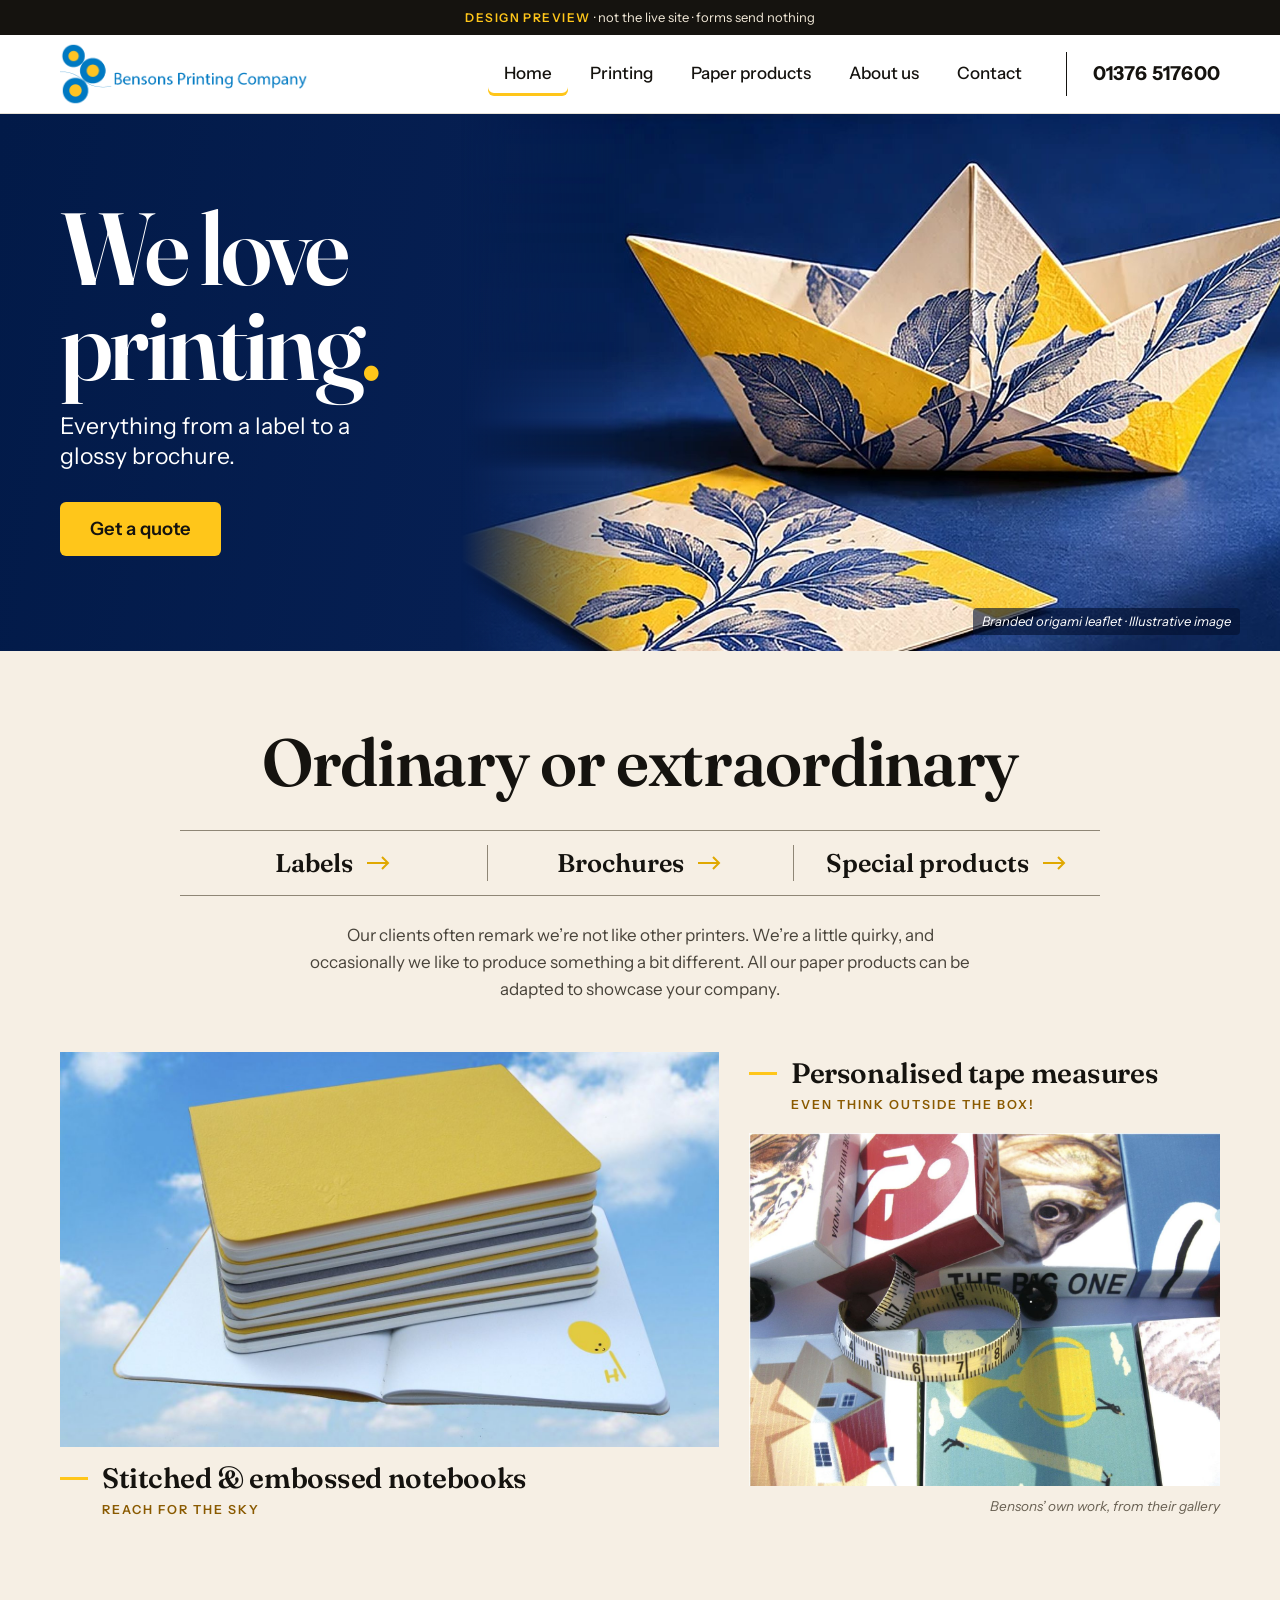
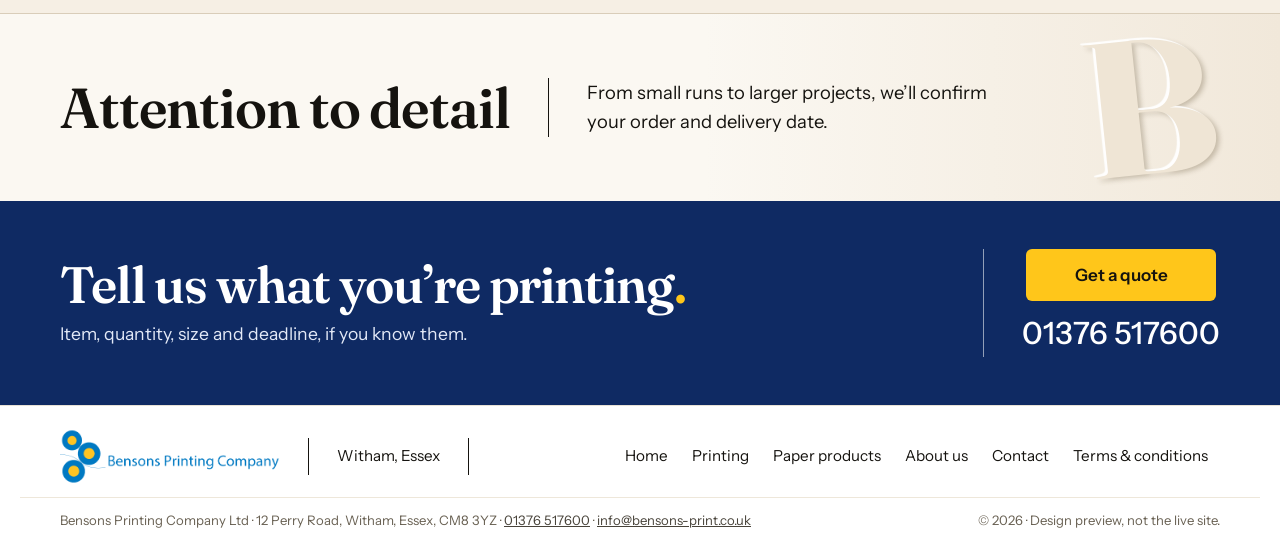
==== commit fa9cde8a: "Update design preview 2026-11-12 11:18 Co-Authored-By: Claude Opus 5.5 <noreply@anthropic.com>" ====
--- a/index.html
+++ b/index.html
@@ -11,8 +11,8 @@
 <link rel="preconnect" href="https://fonts.googleapis.com">
 <link rel="preconnect" href="https://fonts.gstatic.com" crossorigin>
 <link rel="stylesheet" href="https://fonts.googleapis.com/css2?family=Fraunces:opsz,wght@9..144,500;9..144,600;9..144,700;9..144,800&family=Instrument+Sans:wght@400;500;600;700&display=swap">
-<link rel="stylesheet" href="assets/site.css?v=15">
-<script src="assets/site.js?v=15" defer></script>
+<link rel="stylesheet" href="assets/site.css?v=16">
+<script src="assets/site.js?v=16" defer></script>
 
 </head>
 <body>
@@ -21,8 +21,9 @@
 <header class="site-header">
   <div class="wrap header-inner">
     <a class="logo" href="" aria-label="Bensons Printing Company, home"><img src="assets/img/bensons-logo.png" alt="Bensons Printing Company" width="541" height="140" loading="eager" decoding="async"></a>
-    <nav class="main-nav" aria-label="Main"><ul><li><a href="printing/">Printing</a></li><li><a href="special-products/">Paper products</a></li><li><a href="about-us/">About us</a></li><li><a href="contact/">Contact</a></li></ul></nav>
+    <nav class="main-nav" aria-label="Main"><ul><li><a href="" aria-current="page">Home</a></li><li><a href="printing/">Printing</a></li><li><a href="special-products/">Paper products</a></li><li><a href="about-us/">About us</a></li><li><a href="contact/">Contact</a></li></ul></nav>
     <div class="header-actions">
+      
       <a class="header-phone" href="tel:+441376517600"><span class="sr-only">Call </span>01376 517600</a>
       <button class="menu-btn" type="button" aria-expanded="false" aria-controls="mobile-menu">
         <span class="menu-icon" aria-hidden="true"><i></i><i></i></span><span class="menu-label">Menu</span>
@@ -30,7 +31,7 @@
     </div>
   </div>
   <div class="mobile-menu" id="mobile-menu" hidden>
-    <nav aria-label="Mobile"><ul><li><a href="printing/">Printing</a></li><li><a href="special-products/">Paper products</a></li><li><a href="about-us/">About us</a></li><li><a href="contact/">Contact</a></li><li><a href="get-a-quote/">Get a quote</a></li></ul></nav>
+    <nav aria-label="Mobile"><ul><li><a href="" aria-current="page">Home</a></li><li><a href="printing/">Printing</a></li><li><a href="special-products/">Paper products</a></li><li><a href="about-us/">About us</a></li><li><a href="contact/">Contact</a></li><li><a href="get-a-quote/">Get a quote</a></li></ul></nav>
     <a class="mobile-menu-phone" href="tel:+441376517600"><svg class="ico ico-phone" viewBox="0 0 24 24" aria-hidden="true" focusable="false"><path d="M6.6 10.8a15.1 15.1 0 0 0 6.6 6.6l2.2-2.2a1 1 0 0 1 1-.25 11.4 11.4 0 0 0 3.6.57 1 1 0 0 1 1 1V20a1 1 0 0 1-1 1A17 17 0 0 1 3 4a1 1 0 0 1 1-1h3.5a1 1 0 0 1 1 1c0 1.25.2 2.45.57 3.57a1 1 0 0 1-.25 1z" fill="currentColor"/></svg><span>Call 01376 517600</span></a>
     <p class="mobile-menu-note">Pages other than Home and Get a quote are placeholders in this preview.</p>
   </div>
@@ -98,7 +99,7 @@
   <div class="wrap footer-inner">
     <a class="logo footer-logo" href="" aria-label="Bensons Printing Company, home"><img src="assets/img/bensons-logo.png" alt="Bensons Printing Company" width="541" height="140" loading="lazy" decoding="async"></a>
     <p class="footer-place">Witham, Essex</p>
-    <nav class="footer-nav" aria-label="Footer"><ul><li><a href="printing/">Printing</a></li><li><a href="special-products/">Paper products</a></li><li><a href="about-us/">About us</a></li><li><a href="contact/">Contact</a></li><li><a href="terms-conditions/">Terms &amp; conditions</a></li></ul></nav>
+    <nav class="footer-nav" aria-label="Footer"><ul><li><a href="">Home</a></li><li><a href="printing/">Printing</a></li><li><a href="special-products/">Paper products</a></li><li><a href="about-us/">About us</a></li><li><a href="contact/">Contact</a></li><li><a href="terms-conditions/">Terms &amp; conditions</a></li></ul></nav>
   </div>
   <div class="wrap footer-base">
     <p>Bensons Printing Company Ltd · 12 Perry Road, Witham, Essex, CM8 3YZ · <a href="tel:+441376517600">01376 517600</a> · <a href="mailto:info@bensons-print.co.uk">info@bensons-print.co.uk</a></p>
--- a/assets/site.css
+++ b/assets/site.css
@@ -77,6 +77,7 @@
 .header-phone { font-weight: 700; text-decoration: none; font-size: 1.2rem; letter-spacing: .01em; white-space: nowrap; min-height: 44px; display: inline-flex; align-items: center; }
 .header-phone:hover { color: var(--blue); }
 .menu-btn { display: none; }
+.header-home { display: none; }
 .mobile-menu { border-top: 1px solid var(--rule); background: #fff; padding: 8px var(--gutter) 28px; max-height: calc(100vh - 100px); overflow: auto; }
 .mobile-menu ul { list-style: none; margin: 0; padding: 0; }
 .mobile-menu li a { display: flex; align-items: center; min-height: 60px; border-bottom: 1px solid var(--rule); font: 700 1.75rem/1 var(--serif); text-decoration: none; }
@@ -289,6 +290,8 @@
 /* ================= responsive ================= */
 @media (max-width: 1100px) {
   .main-nav, .header-phone { display: none; }
+  .header-home { display: inline-flex; align-items: center; min-height: 44px; padding: 0 14px; font-weight: 600; color: var(--ink); text-decoration: underline; text-underline-offset: 4px; text-decoration-thickness: 1.5px; border-radius: var(--radius); }
+  .header-home:hover { background: var(--paper); }
   .header-actions { margin-left: auto; border-left: 0; padding-left: 0; }
   .menu-btn { display: inline-flex; align-items: center; gap: 10px; min-height: 44px; padding: 0 14px; background: transparent; border: 1.5px solid var(--ink); border-radius: var(--radius); font: 600 1rem/1 var(--sans); color: var(--ink); cursor: pointer; }
   .menu-icon { position: relative; width: 18px; height: 12px; }
